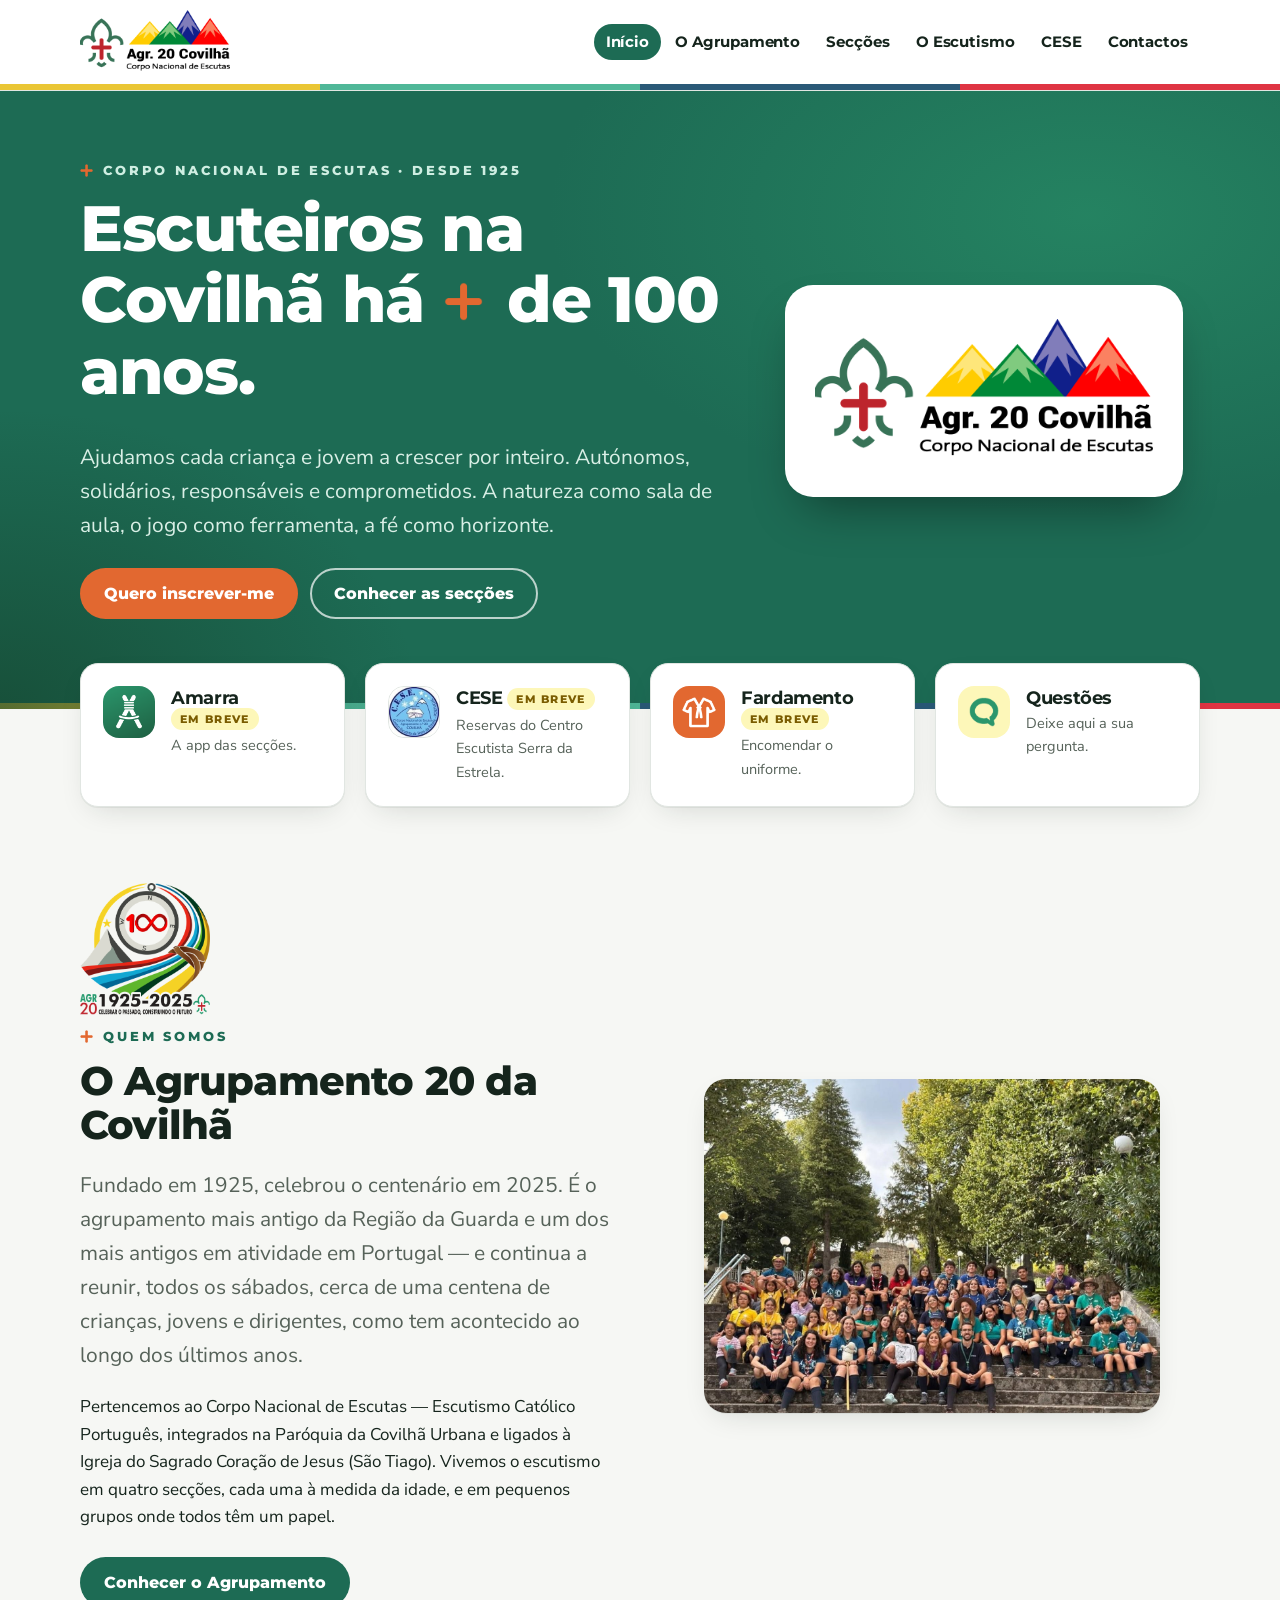
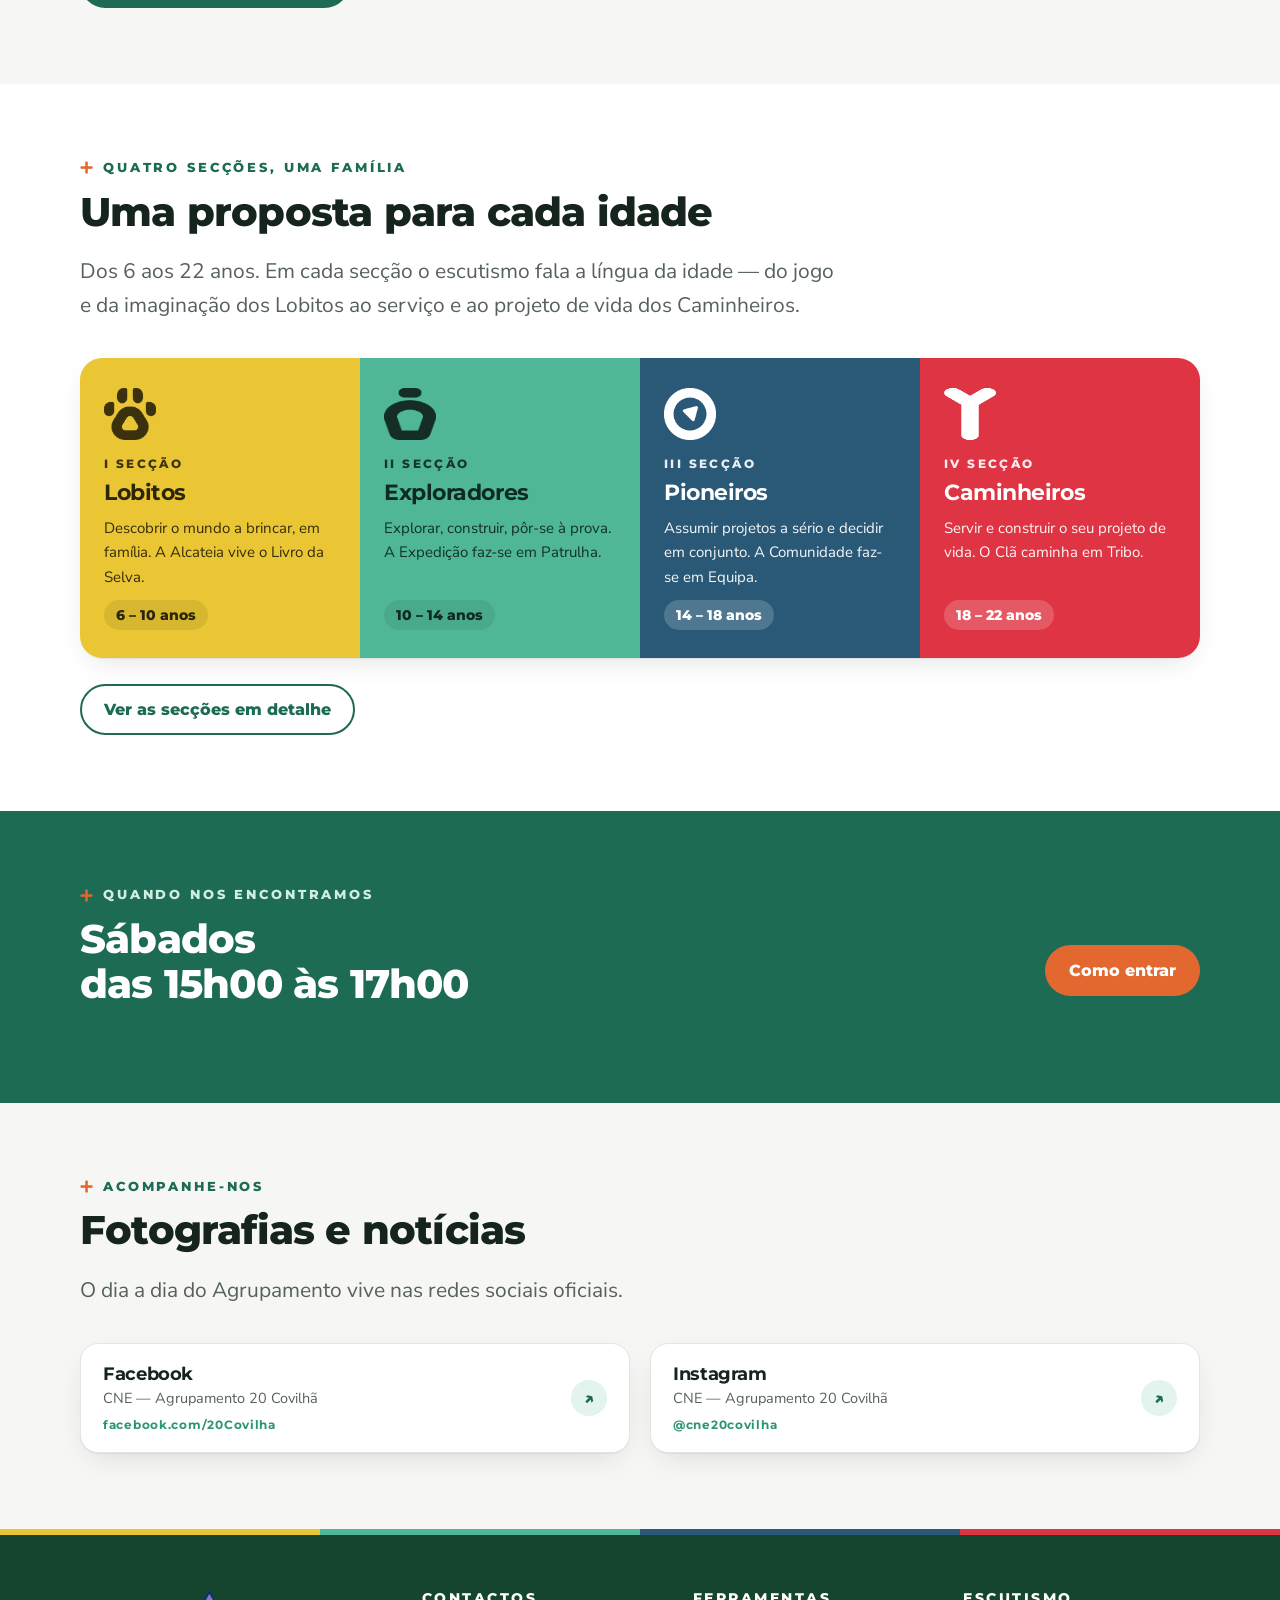
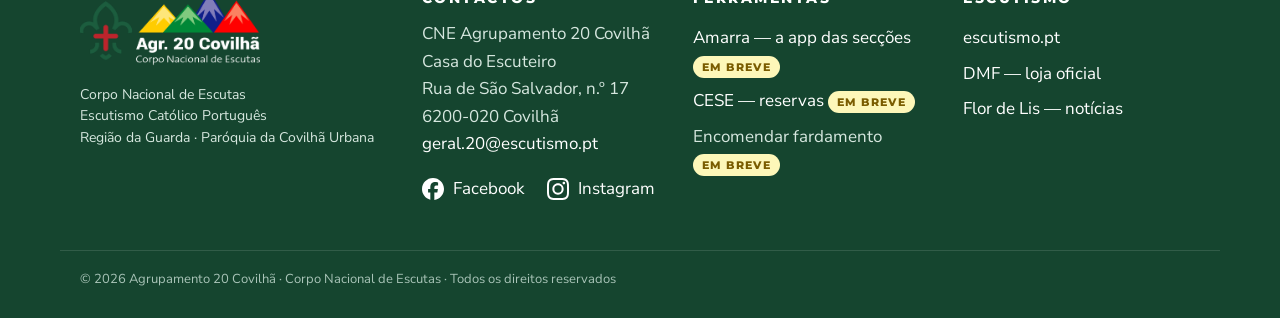
==== index.html @ f0c9abc2 "Site do Agrupamento 20 Covilhã · 2026-10-15" ====
<!doctype html>
<html lang="pt-PT"><head>
<meta charset="utf-8"><meta name="viewport" content="width=device-width,initial-scale=1">
<title>Agrupamento 20 Covilhã · Escuteiros da Covilhã</title>
<meta name="description" content="Agrupamento 20 Covilhã do Corpo Nacional de Escutas — desde 1925 a ajudar crianças e jovens a crescer por inteiro. Lobitos, Exploradores, Pioneiros e Caminheiros.">
<meta name="theme-color" content="#1D6B54">
<meta property="og:title" content="Agrupamento 20 Covilhã · Escuteiros da Covilhã"><meta property="og:description" content="Agrupamento 20 Covilhã do Corpo Nacional de Escutas — desde 1925 a ajudar crianças e jovens a crescer por inteiro. Lobitos, Exploradores, Pioneiros e Caminheiros.">
<meta property="og:image" content="https://ag20covilha.github.io/img/partilha.png"><meta property="og:locale" content="pt_PT">
<link rel="icon" type="image/png" href="img/icone.png"><link rel="apple-touch-icon" href="img/icone-180.png">
<link rel="preconnect" href="https://fonts.googleapis.com"><link rel="preconnect" href="https://fonts.gstatic.com" crossorigin>
<link rel="stylesheet" href="https://fonts.googleapis.com/css2?family=Montserrat:wght@600;700;800&family=Nunito+Sans:wght@400;600;700;800&display=swap">
<link rel="stylesheet" href="estilo.css?v=7d02e877">
</head><body class="p-index">

<a class="saltar" href="#conteudo">Saltar para o conteúdo</a>
<header class="topo">
  <div class="topo-in">
    <a class="marca" href="index.html" aria-label="Agrupamento 20 Covilhã — início">
      <img src="img/logo-agrupamento.png" alt="Agrupamento 20 Covilhã · Corpo Nacional de Escutas" width="170" height="73">
    </a>
    <button class="menu-bt" aria-expanded="false" aria-controls="menu" aria-label="Abrir o menu">
      <span></span><span></span><span></span></button>
    <nav id="menu" aria-label="Principal"><ul>
      <li><a href="index.html" aria-current="page">Início</a></li><li><a href="agrupamento.html">O Agrupamento</a></li><li><a href="seccoes.html">Secções</a></li><li><a href="escutismo.html">O Escutismo</a></li><li><a href="cese.html">CESE</a></li><li><a href="contactos.html">Contactos</a></li>
    </ul></nav>
  </div>
  <div class="risca" aria-hidden="true"><i></i><i></i><i></i><i></i></div>
</header>
<main id="conteudo">

<section class="heroi">
  <div class="dentro">
    <div>
      <p class="kicker claro">Corpo Nacional de Escutas · desde 1925</p>
      <h1>Escuteiros na Covilhã há <span class="mais" role="img" aria-label="mais"></span> de 100 anos.</h1>
      <p class="lead">Ajudamos cada criança e jovem a crescer por inteiro. Autónomos, solidários, responsáveis e comprometidos. A natureza como sala de aula, o jogo como ferramenta, a fé como horizonte.</p>
      <div class="bts">
        <a class="bt bt-laranja" href="contactos.html#inscricoes">Quero inscrever-me</a>
        <a class="bt bt-branco" href="seccoes.html">Conhecer as secções</a>
      </div>
    </div>
    <img class="emblema" src="img/logo-agrupamento.png" alt="Logótipo do Agrupamento 20 Covilhã — Corpo Nacional de Escutas" width="859" height="368">
  </div>
  <div class="risca" aria-hidden="true"><i></i><i></i><i></i><i></i></div>
</section>

<section class="dentro ferramentas" aria-label="Acesso rápido">
  <div class="grade g4">
    <a class="ferr" href="https://ag20covilha.github.io/amarra/">
      <span class="ic" style="background:none;overflow:hidden"><img src="img/amarra.png" alt="" style="width:52px;height:52px"></span>
      <span><h3>Amarra <span class="breve">em breve</span></h3><p>A app das secções.</p></span>
    </a>
    <a class="ferr" href="cese.html">
      <span class="ic" style="background:#fff;overflow:hidden;border:1px solid var(--linha)"><img src="img/cese.jpg" alt="" style="width:50px;height:50px"></span>
      <span><h3>CESE <span class="breve">em breve</span></h3><p>Reservas do Centro Escutista Serra da Estrela.</p></span>
    </a>

    <div class="ferr sem-link" aria-disabled="true">
      <span class="ic" style="background:none;overflow:hidden"><img src="img/fardamento.png" alt="" style="width:52px;height:52px"></span>
      <span><h3>Fardamento <span class="breve">em breve</span></h3><p>Encomendar o uniforme.</p></span>
    </div>

    <a class="ferr" href="contactos.html#questoes">
      <span class="ic creme"><img src="img/icones/fala-verde.png" alt=""></span>
      <span><h3>Questões</h3><p>Deixe aqui a sua pergunta.</p></span>
    </a>
  </div>
</section>

<section class="bloco">
  <div class="dentro duas">
    <div>
      <img src="img/centenario.png" alt="Insígnia do centenário do Agrupamento 20: 1925–2025, celebrar o passado, construindo o futuro" width="790" height="800" style="width:130px;height:auto;margin-bottom:14px">
      <p class="kicker">Quem somos</p>
      <h2>O Agrupamento 20 da Covilhã</h2>
      <p class="lead">Fundado em 1925, celebrou o centenário em 2025. É o agrupamento mais antigo da Região da Guarda e um dos mais antigos em atividade em Portugal — e continua a reunir, todos os sábados, cerca de uma centena de crianças, jovens e dirigentes, como tem acontecido ao longo dos últimos anos.</p>
      <p>Pertencemos ao Corpo Nacional de Escutas — Escutismo Católico Português, integrados na Paróquia da Covilhã Urbana e ligados à Igreja do Sagrado Coração de Jesus (São Tiago). Vivemos o escutismo em quatro secções, cada uma à medida da idade, e em pequenos grupos onde todos têm um papel.</p>
      <div class="bts"><a class="bt bt-verde" href="agrupamento.html">Conhecer o Agrupamento</a></div>
    </div>
    <figure class="foto"><img src="img/fotos/agrupamento-escadaria.jpg" alt="O Agrupamento 20 Covilhã reunido numa escadaria entre árvores: lobitos, exploradores, pioneiros, caminheiros e dirigentes" width="1350" height="990"></figure>
  </div>
</section>

<section class="bloco branco">
  <div class="dentro">
    <div class="cab">
      <p class="kicker">Quatro secções, uma família</p>
      <h2>Uma proposta para cada idade</h2>
      <p class="lead">Dos 6 aos 22 anos. Em cada secção o escutismo fala a língua da idade — do jogo e da imaginação dos Lobitos ao serviço e ao projeto de vida dos Caminheiros.</p>
    </div>
    <div class="seccoes">
      <div class="sec i"><img src="img/seccoes/lobitos-branco.png" alt="" style="filter:brightness(0) opacity(.75)"><span class="q">I Secção</span><h3>Lobitos</h3><p>Descobrir o mundo a brincar, em família. A Alcateia vive o Livro da Selva.</p><span class="idade">6 – 10 anos</span></div>
      <div class="sec ii"><img src="img/seccoes/exploradores-branco.png" alt="" style="filter:brightness(0) opacity(.75)"><span class="q">II Secção</span><h3>Exploradores</h3><p>Explorar, construir, pôr-se à prova. A Expedição faz-se em Patrulha.</p><span class="idade">10 – 14 anos</span></div>
      <div class="sec iii"><img src="img/seccoes/pioneiros-branco.png" alt=""><span class="q">III Secção</span><h3>Pioneiros</h3><p>Assumir projetos a sério e decidir em conjunto. A Comunidade faz-se em Equipa.</p><span class="idade">14 – 18 anos</span></div>
      <div class="sec iv"><img src="img/seccoes/caminheiros-branco.png" alt=""><span class="q">IV Secção</span><h3>Caminheiros</h3><p>Servir e construir o seu projeto de vida. O Clã caminha em Tribo.</p><span class="idade">18 – 22 anos</span></div>
    </div>
    <div class="bts"><a class="bt bt-contorno" href="seccoes.html">Ver as secções em detalhe</a></div>
  </div>
</section>

<section class="bloco verde">
  <div class="dentro duas">
    <div>
      <p class="kicker claro">Quando nos encontramos</p>
      <h2>Sábados<br>das 15h00 às 17h00</h2>
    </div>
    <div class="bts" style="justify-content:flex-end"><a class="bt bt-laranja" href="contactos.html#inscricoes">Como entrar</a></div>
  </div>
</section>

<section class="bloco">
  <div class="dentro">
    <div class="cab">
      <p class="kicker">Acompanhe-nos</p>
      <h2>Fotografias e notícias</h2>
      <p class="lead">O dia a dia do Agrupamento vive nas redes sociais oficiais.</p>
    </div>
    
    <div class="grade g2">
      <a class="ext" href="https://www.facebook.com/20Covilha/" rel="noopener" target="_blank"><span><h3>Facebook</h3><p>CNE — Agrupamento 20 Covilhã</p><small>facebook.com/20Covilha</small></span><span class="seta">↗</span></a>
      <a class="ext" href="https://www.instagram.com/cne20covilha/" rel="noopener" target="_blank"><span><h3>Instagram</h3><p>CNE — Agrupamento 20 Covilhã</p><small>@cne20covilha</small></span><span class="seta">↗</span></a>
    </div>
  </div>
</section>

</main>
<footer class="rodape">
  <div class="risca" aria-hidden="true"><i></i><i></i><i></i><i></i></div>
  <div class="rodape-in">
    <div class="rp-marca">
      <img src="img/logo-agrupamento-branco.png" alt="Agrupamento 20 Covilhã" width="190" height="82">
      <p>Corpo Nacional de Escutas<br>Escutismo Católico Português<br>Região da Guarda · Paróquia da Covilhã Urbana</p>
    </div>
    <div>
      <h2>Contactos</h2>
      <p>CNE Agrupamento 20 Covilhã<br>Casa do Escuteiro<br>Rua de São Salvador, n.º 17<br>6200-020 Covilhã<br><a href="mailto:geral.20@escutismo.pt">geral.20@escutismo.pt</a></p>
      <p class="redes">
        <a href="https://www.facebook.com/20Covilha/" rel="noopener" target="_blank"><svg viewBox="0 0 24 24" width="22" height="22" fill="currentColor" aria-hidden="true"><path d="M9.101 23.691v-7.98H6.627v-3.667h2.474v-1.58c0-4.085 1.848-5.978 5.858-5.978.401 0 .955.042 1.468.103a8.68 8.68 0 0 1 1.141.195v3.325a8.623 8.623 0 0 0-.653-.036 26.805 26.805 0 0 0-.733-.009c-.707 0-1.259.096-1.675.309a1.686 1.686 0 0 0-.679.622c-.258.42-.374.995-.374 1.752v1.297h3.919l-.386 2.103-.287 1.564h-3.246v8.245C19.396 23.238 24 18.179 24 12.044c0-6.627-5.373-12-12-12s-12 5.373-12 12c0 5.628 3.874 10.35 9.101 11.647Z"/></svg>Facebook</a>
        <a href="https://www.instagram.com/cne20covilha/" rel="noopener" target="_blank"><svg viewBox="0 0 24 24" width="22" height="22" fill="currentColor" aria-hidden="true"><path d="M7.0301.084c-1.2768.0602-2.1487.264-2.911.5634-.7888.3075-1.4575.72-2.1228 1.3877-.6652.6677-1.075 1.3368-1.3802 2.127-.2954.7638-.4956 1.6365-.552 2.914-.0564 1.2775-.0689 1.6882-.0626 4.947.0062 3.2586.0206 3.6671.0825 4.9473.061 1.2765.264 2.1482.5635 2.9107.308.7889.72 1.4573 1.388 2.1228.6679.6655 1.3365 1.0743 2.1285 1.38.7632.295 1.6361.4961 2.9134.552 1.2773.056 1.6884.069 4.9462.0627 3.2578-.0062 3.668-.0207 4.9478-.0814 1.28-.0607 2.147-.2652 2.9098-.5633.7889-.3086 1.4578-.72 2.1228-1.3881.665-.6682 1.0745-1.3378 1.3795-2.1284.2957-.7632.4966-1.636.552-2.9124.056-1.2809.0692-1.6898.063-4.948-.0063-3.2583-.021-3.6668-.0817-4.9465-.0607-1.2797-.264-2.1487-.5633-2.9117-.3084-.7889-.72-1.4568-1.3876-2.1228C21.2982 1.33 20.628.9208 19.8378.6165 19.074.321 18.2017.1197 16.9244.0645 15.6471.0093 15.236-.005 11.977.0014 8.718.0076 8.31.0215 7.0301.0839m.1402 21.6932c-1.17-.0509-1.8053-.2453-2.2287-.408-.5606-.216-.96-.4771-1.3819-.895-.422-.4178-.6811-.8186-.9-1.378-.1644-.4234-.3624-1.058-.4171-2.228-.0595-1.2645-.072-1.6442-.079-4.848-.007-3.2037.0053-3.583.0607-4.848.05-1.169.2456-1.805.408-2.2282.216-.5613.4762-.96.895-1.3816.4188-.4217.8184-.6814 1.3783-.9003.423-.1651 1.0575-.3614 2.227-.4171 1.2655-.06 1.6447-.072 4.848-.079 3.2033-.007 3.5835.005 4.8495.0608 1.169.0508 1.8053.2445 2.228.408.5608.216.96.4754 1.3816.895.4217.4194.6816.8176.9005 1.3787.1653.4217.3617 1.056.4169 2.2263.0602 1.2655.0739 1.645.0796 4.848.0058 3.203-.0055 3.5834-.061 4.848-.051 1.17-.245 1.8055-.408 2.2294-.216.5604-.4763.96-.8954 1.3814-.419.4215-.8181.6811-1.3783.9-.4224.1649-1.0577.3617-2.2262.4174-1.2656.0595-1.6448.072-4.8493.079-3.2045.007-3.5825-.006-4.848-.0608M16.953 5.5864A1.44 1.44 0 1 0 18.39 4.144a1.44 1.44 0 0 0-1.437 1.4424M5.8385 12.012c.0067 3.4032 2.7706 6.1557 6.173 6.1493 3.4026-.0065 6.157-2.7701 6.1506-6.1733-.0065-3.4032-2.771-6.1565-6.174-6.1498-3.403.0067-6.156 2.771-6.1496 6.1738M8 12.0077a4 4 0 1 1 4.008 3.9921A3.9996 3.9996 0 0 1 8 12.0077"/></svg>Instagram</a></p>
    </div>
    <div>
      <h2>Ferramentas</h2>
      <ul><li><a href="https://ag20covilha.github.io/amarra/">Amarra — a app das secções <span class="breve">em breve</span></a></li>
        <li><a href="cese.html">CESE — reservas <span class="breve">em breve</span></a></li>
        <li>Encomendar fardamento <span class="breve">em breve</span></li></ul>
    </div>
    <div>
      <h2>Escutismo</h2>
      <ul><li><a href="https://escutismo.pt/" rel="noopener" target="_blank">escutismo.pt</a></li>
        <li><a href="https://dmf.escutismo.pt/" rel="noopener" target="_blank">DMF — loja oficial</a></li>
        <li><a href="https://flordelis.escutismo.pt/" rel="noopener" target="_blank">Flor de Lis — notícias</a></li></ul>
    </div>
  </div>
  <p class="copy">© 2026 Agrupamento 20 Covilhã · Corpo Nacional de Escutas · Todos os direitos reservados</p>
</footer>
<script src="app.js" defer></script>
</body></html>
---- estilo.css ----
/* Agrupamento 20 Covilhã — o estilo do site.
   A identidade é a do Conselho de Pais e do Plano de Atividades 2026/2027:
   verde CNE, laranja nos botões, a risca das quatro secções, sobretítulos
   em versaletes espaçados com «+», Montserrat nos títulos e Nunito Sans no
   texto, e as quatro cores das secções. */
:root{
  --verde:#1D6B54; --verde-esc:#15452f; --verde-vivo:#2B966C; --verde-fundo:#E3F4EE;
  --laranja:#E26830; --laranja-esc:#b94f1d; --azul:#2A5977; --dourado:#7A5C00; --roxo:#6E3AA8; --noite:#1C1433;
  --creme:#FBF3D2; --creme-2:#FDF7B9; --tinta:#15241C; --suave:#566259; --tenue:#7d8a83;
  --fundo:#F6F7F4; --branco:#fff; --linha:#E1E6E2;
  --lobitos:#EAC634; --exploradores:#4FB798; --pioneiros:#2A5977; --caminheiros:#DF3443;
  --raio:18px; --sombra:0 1px 0 rgba(21,36,28,.06),0 10px 30px -12px rgba(21,36,28,.18);
  --larg:1160px;
}
*{box-sizing:border-box}
html{scroll-behavior:smooth}
body{margin:0;background:var(--fundo);color:var(--tinta);font:17px/1.62 "Nunito Sans",-apple-system,BlinkMacSystemFont,"Segoe UI",sans-serif;-webkit-font-smoothing:antialiased}
img{max-width:100%;height:auto;display:block}
a{color:var(--verde);text-underline-offset:3px}
a:hover{color:var(--verde-esc)}
h1,h2,h3,h4{font-family:Montserrat,sans-serif;letter-spacing:-.02em;line-height:1.12;margin:0 0 .5em;color:var(--tinta)}
h1{font-size:clamp(34px,6vw,64px);font-weight:800}
h2{font-size:clamp(26px,3.6vw,40px);font-weight:800}
h3{font-size:21px;font-weight:700}
p{margin:0 0 1em}
.saltar{position:absolute;left:-999px;top:8px;background:var(--laranja);color:#fff;padding:8px 14px;border-radius:999px;z-index:99}
.saltar:focus{left:12px}
.dentro{max-width:var(--larg);margin:0 auto;padding:0 20px}
.risca{display:flex;height:6px}
.risca i{flex:1}
.risca i:nth-child(1){background:var(--lobitos)}.risca i:nth-child(2){background:var(--exploradores)}
.risca i:nth-child(3){background:var(--pioneiros)}.risca i:nth-child(4){background:var(--caminheiros)}

/* ---- sobretítulo «+ …» ---- */
.kicker{font:800 13px/1.2 Montserrat,sans-serif;letter-spacing:.22em;text-transform:uppercase;color:var(--verde);margin:0 0 14px;display:flex;gap:10px;align-items:center}
.kicker:before{content:"";width:13px;height:13px;flex:none;background:url(img/icones/mais-laranja.png) center/contain no-repeat}
.kicker.claro{color:#cfeee2}
.lead{font-size:clamp(18px,2.2vw,21px);color:var(--suave);max-width:760px}

/* ---- cabeçalho ---- */
.topo{position:sticky;top:0;z-index:50;background:rgba(255,255,255,.96);backdrop-filter:saturate(1.4) blur(8px);border-bottom:1px solid var(--linha)}
.topo-in{max-width:var(--larg);margin:0 auto;padding:10px 20px;display:flex;align-items:center;gap:20px}
.marca img{width:150px;height:auto}
nav ul{list-style:none;margin:0;padding:0;display:flex;gap:2px;flex-wrap:wrap}
nav{margin-left:auto}
nav a{display:block;padding:9px 12px;border-radius:999px;font:700 14.5px Montserrat,sans-serif;color:var(--tinta);text-decoration:none;letter-spacing:-.005em}
nav a:hover{background:var(--verde-fundo);color:var(--verde-esc)}
nav a[aria-current=page]{background:var(--verde);color:#fff}
.menu-bt{display:none;margin-left:auto;width:46px;height:46px;border:1px solid var(--linha);background:#fff;border-radius:14px;cursor:pointer;flex-direction:column;justify-content:center;align-items:center;gap:5px}
.menu-bt span{display:block;width:20px;height:2px;background:var(--tinta);border-radius:2px}
@media (max-width:1060px){
  .menu-bt{display:flex}
  nav{position:absolute;left:0;right:0;top:100%;background:#fff;border-bottom:1px solid var(--linha);display:none;box-shadow:var(--sombra)}
  nav.aberto{display:block}
  nav ul{flex-direction:column;padding:10px 14px 16px}
  nav a{padding:12px 14px;font-size:16px}
}

/* ---- botões ---- */
.bt{display:inline-flex;align-items:center;gap:10px;padding:14px 22px;border-radius:999px;font:800 15.5px Montserrat,sans-serif;text-decoration:none;border:2px solid transparent;cursor:pointer;transition:transform .15s,background .15s}
.bt:hover{transform:translateY(-1px)}
.bt-laranja{background:var(--laranja);color:#fff}
.bt-laranja:hover{background:var(--laranja-esc);color:#fff}
.bt-branco{border-color:rgba(255,255,255,.7);color:#fff}
.bt-branco:hover{background:rgba(255,255,255,.12);color:#fff}
.bt-verde{background:var(--verde);color:#fff}
.bt-verde:hover{background:var(--verde-esc);color:#fff}
.bt-contorno{border-color:var(--verde);color:var(--verde)}
.bts{display:flex;gap:12px;flex-wrap:wrap;margin-top:26px}
.pilula{display:inline-block;background:var(--laranja);color:#fff;font:800 13px Montserrat,sans-serif;padding:6px 14px;border-radius:999px;letter-spacing:.01em}
.breve{display:inline-block;background:var(--creme-2);color:var(--dourado);font:800 11px Montserrat,sans-serif;letter-spacing:.12em;text-transform:uppercase;padding:4px 9px;border-radius:999px;vertical-align:middle}

/* ---- herói ---- */
.heroi{position:relative;overflow:hidden;background:var(--verde);color:#fff}
.heroi:before{content:"";position:absolute;inset:0;background:radial-gradient(900px 500px at 85% 20%,rgba(43,150,108,.55),transparent 60%),radial-gradient(700px 500px at 0% 100%,rgba(21,69,47,.7),transparent 60%)}
.heroi .dentro{position:relative;display:grid;grid-template-columns:1.2fr .8fr;gap:40px;align-items:center;padding-top:72px;padding-bottom:84px}
.heroi h1{color:#fff}
.heroi .lead{color:#d9efe6}
.heroi .emblema{justify-self:center;width:min(420px,92%);background:#fff;border-radius:28px;padding:34px 30px;box-shadow:0 24px 50px -18px rgba(0,0,0,.45)}

.heroi-sub .dentro{display:block;padding-top:60px;padding-bottom:64px}
@media (max-width:820px){.heroi .dentro{grid-template-columns:1fr}.heroi .emblema{width:220px;order:-1}}

/* ---- blocos ---- */
.bloco{padding:76px 0}
.bloco.branco{background:#fff}
.bloco.creme{background:var(--creme)}
.bloco.verde{background:var(--verde);color:#fff}
.bloco.verde h2,.bloco.verde h3{color:#fff}
.bloco.verde .lead{color:#d9efe6}
.cab{max-width:780px;margin-bottom:36px}
.grade{display:grid;gap:20px}
.g2{grid-template-columns:repeat(2,1fr)}.g3{grid-template-columns:repeat(3,1fr)}.g4{grid-template-columns:repeat(4,1fr)}
@media (max-width:960px){.g4{grid-template-columns:repeat(2,1fr)}.g3{grid-template-columns:1fr 1fr}}
@media (max-width:640px){.g2,.g3,.g4{grid-template-columns:1fr}}
.cartao{background:#fff;border:1px solid var(--linha);border-radius:var(--raio);padding:26px;box-shadow:var(--sombra)}
.cartao h3{margin-top:4px}
.cartao p:last-child{margin-bottom:0}
.duas{display:grid;grid-template-columns:1fr 1fr;gap:48px;align-items:center}
@media (max-width:860px){.duas{grid-template-columns:1fr;gap:28px}}
.foto{border-radius:22px;overflow:hidden;box-shadow:var(--sombra)}
.foto img{width:100%;height:100%;object-fit:cover}
.credito{font-size:12.5px;color:var(--tenue);margin-top:8px}

/* ---- acesso rápido: as ferramentas ---- */
.ferramentas{margin-top:-46px;position:relative;z-index:2}
.ferr{display:flex;gap:16px;align-items:flex-start;text-decoration:none;color:var(--tinta);background:#fff;border:1px solid var(--linha);border-radius:var(--raio);padding:22px;box-shadow:var(--sombra);transition:transform .15s,box-shadow .15s;height:100%}
.ferr:hover{transform:translateY(-3px);box-shadow:0 18px 40px -16px rgba(21,36,28,.35);color:var(--tinta)}
.ferr .ic{flex:none;width:52px;height:52px;border-radius:16px;display:grid;place-items:center;background:var(--verde);color:#fff}
.ferr .ic img{width:30px;height:30px}
.ferr .ic.laranja{background:var(--laranja)}.ferr .ic.azul{background:var(--azul)}.ferr .ic.creme{background:var(--creme-2)}
.ferr h3{font-size:18px;margin:2px 0 4px}
.ferr p{font-size:14.5px;color:var(--suave);margin:0}

/* ---- as quatro secções ---- */
.seccoes{display:grid;grid-template-columns:repeat(4,1fr);border-radius:22px;overflow:hidden;box-shadow:var(--sombra)}
.sec{padding:30px 24px 28px;color:#fff;display:flex;flex-direction:column;gap:6px;min-height:300px}
.sec img{width:52px;height:52px;margin-bottom:10px}
.sec .q{font:800 12px Montserrat,sans-serif;letter-spacing:.2em;text-transform:uppercase;opacity:.9}
.sec h3{color:inherit;font-size:22px;margin:4px 0}
.sec p{font-size:15px;margin:0;opacity:.95}
.sec .idade{margin-top:auto;font:800 14px Montserrat,sans-serif;background:rgba(255,255,255,.18);border-radius:999px;padding:6px 12px;align-self:flex-start}
.sec.i{background:var(--lobitos);color:#2c2508}.sec.i .idade{background:rgba(0,0,0,.08)}
.sec.ii{background:var(--exploradores);color:#0f2a21}.sec.ii .idade{background:rgba(0,0,0,.08)}
.sec.iii{background:var(--pioneiros)}.sec.iv{background:var(--caminheiros)}
@media (max-width:960px){.seccoes{grid-template-columns:1fr 1fr}}
@media (max-width:560px){.seccoes{grid-template-columns:1fr}.sec{min-height:0}}

/* ---- ícones em círculo creme (como nos diapositivos) ---- */
.circ{width:84px;height:84px;border-radius:50%;background:var(--creme-2);display:grid;place-items:center;margin-bottom:14px}
.circ img{width:46px;height:46px}
.etapas{display:grid;grid-template-columns:repeat(6,1fr);gap:14px;counter-reset:e}
.etapa{background:var(--creme-2);border-radius:16px;padding:18px 16px;position:relative}
.etapa:before{counter-increment:e;content:counter(e);position:absolute;top:-10px;left:14px;width:26px;height:26px;border-radius:50%;background:var(--laranja);color:#fff;font:800 13px/26px Montserrat;text-align:center}
.etapa h3{font-size:17px;margin:8px 0 4px}
.etapa p{font-size:14px;color:var(--suave);margin:0}
@media (max-width:960px){.etapas{grid-template-columns:repeat(3,1fr)}}
@media (max-width:560px){.etapas{grid-template-columns:1fr 1fr}}
.citacao{font:700 italic clamp(20px,2.6vw,26px)/1.4 "Nunito Sans",sans-serif;color:var(--verde);border-left:4px solid var(--laranja);padding:4px 0 4px 20px;margin:28px 0}

/* ---- calendário ---- */
.legenda{display:flex;flex-wrap:wrap;gap:8px 16px;font-size:14px;color:var(--suave);margin:0 0 22px}
.legenda span{display:inline-flex;align-items:center;gap:7px}
.legenda i{width:14px;height:14px;border-radius:4px;display:inline-block}
.meses{display:grid;grid-template-columns:repeat(3,1fr);gap:18px}
@media (max-width:960px){.meses{grid-template-columns:1fr 1fr}}
@media (max-width:600px){.meses{grid-template-columns:1fr}}
.mes{background:#fff;border:1px solid var(--linha);border-radius:var(--raio);padding:20px 20px 10px}
.mes h3{font-size:18px;border-bottom:2px solid var(--linha);padding-bottom:8px}
.mes ul{list-style:none;margin:0;padding:0}
.mes li{display:flex;gap:12px;align-items:flex-start;padding:8px 0;border-top:1px solid #f0f2ef;font-size:15px;line-height:1.35}
.mes li:first-child{border-top:0}
.dia{flex:none;min-width:54px;text-align:center;font:800 12.5px Montserrat,sans-serif;color:#fff;background:var(--laranja);border-radius:999px;padding:5px 8px}
.dia.reg{background:var(--roxo)}.dia.nac{background:#fff;color:var(--tinta);border:2px solid var(--tinta);padding:3px 6px}
.dia.int{background:var(--noite)}.dia.lob{background:var(--lobitos);color:#2c2508}.dia.exp{background:var(--exploradores);color:#0f2a21}
.dia.pio{background:var(--pioneiros)}.dia.cam{background:var(--caminheiros)}
.mes small{display:block;color:var(--tenue);font-size:12.5px}

/* ---- listas e tabelas ---- */
.lista-check{list-style:none;padding:0;margin:0}
.lista-check li{padding:8px 0 8px 32px;position:relative;border-top:1px solid var(--linha)}
.lista-check li:first-child{border-top:0}
.lista-check li:before{content:"";position:absolute;left:4px;top:15px;width:14px;height:8px;border-left:3px solid var(--verde-vivo);border-bottom:3px solid var(--verde-vivo);transform:rotate(-45deg)}
table.t{width:100%;border-collapse:collapse;background:#fff;border-radius:var(--raio);overflow:hidden;box-shadow:var(--sombra);font-size:15.5px}
table.t th{background:var(--verde);color:#fff;text-align:left;font:700 13px Montserrat;letter-spacing:.06em;text-transform:uppercase;padding:12px 16px}
table.t td{padding:12px 16px;border-top:1px solid var(--linha);vertical-align:top}
.aviso{background:var(--creme-2);border-radius:16px;padding:16px 20px;color:#4b3b00;font-size:15.5px}
.aviso b{color:#3a2d00}

/* ---- formulários ---- */
form.f{display:grid;gap:14px}
.f label{font:700 14px Montserrat;display:block;margin-bottom:6px}
.f input,.f select,.f textarea{width:100%;font:inherit;font-size:16px;padding:13px 15px;border:1.5px solid #cfd8d2;border-radius:14px;background:#fff;color:var(--tinta)}
.f input:focus,.f select:focus,.f textarea:focus{outline:3px solid rgba(43,150,108,.25);border-color:var(--verde-vivo)}
.f textarea{min-height:150px;resize:vertical}
.f .nota{font-size:13.5px;color:var(--tenue)}
.embutido{width:100%;min-height:900px;border:0;border-radius:var(--raio);background:#fff;box-shadow:var(--sombra)}

/* ---- rodapé ---- */
.rodape{background:var(--verde-esc);color:#d6e7df;margin-top:0}
.rodape-in{max-width:var(--larg);margin:0 auto;padding:56px 20px 30px;display:grid;grid-template-columns:1.3fr 1fr 1fr 1fr;gap:34px}
.rodape h2{font-size:14px;letter-spacing:.18em;text-transform:uppercase;color:#fff;margin-bottom:14px}
.rodape a{color:#fff;text-decoration:none}
.rodape a:hover{text-decoration:underline;color:#fff}
.rodape .redes{display:flex;flex-wrap:wrap;gap:10px 22px}
.rodape .redes a{display:inline-flex;align-items:center;gap:9px}
.rodape .redes svg{width:22px;height:22px;fill:currentColor;flex:none}
.rodape ul{list-style:none;margin:0;padding:0}
.rodape li{padding:4px 0}
.rp-marca img{width:180px;margin-bottom:16px}
.rp-marca p{font-size:14px;line-height:1.55}
.rodape .copy{max-width:var(--larg);margin:0 auto;padding:18px 20px 28px;border-top:1px solid rgba(255,255,255,.12);font-size:13px;color:#a9c4b8}
@media (max-width:860px){.rodape-in{grid-template-columns:1fr 1fr}}
@media (max-width:520px){.rodape-in{grid-template-columns:1fr}}

/* ---- galeria (src/img/fotos/agrupamento/) ---- */
.galeria{display:grid;grid-template-columns:repeat(4,1fr);gap:12px;margin:0 0 28px}
.galeria figure{margin:0;border-radius:16px;overflow:hidden;aspect-ratio:1;background:var(--linha)}
.galeria img{width:100%;height:100%;object-fit:cover;transition:transform .3s}
.galeria figure:hover img{transform:scale(1.04)}
@media (max-width:760px){.galeria{grid-template-columns:repeat(2,1fr)}}

/* ---- ligações externas: sem logótipos que não são os deles ---- */
.ext{display:flex;justify-content:space-between;align-items:center;gap:14px;text-decoration:none;color:var(--tinta);background:#fff;border:1px solid var(--linha);border-radius:var(--raio);padding:20px 22px;box-shadow:var(--sombra);transition:transform .15s}
.ext:hover{transform:translateY(-2px);color:var(--tinta)}
.ext h3{font-size:18px;margin:0 0 3px}.ext p{margin:0;font-size:14.5px;color:var(--suave)}
.ext .seta{flex:none;width:36px;height:36px;border-radius:50%;background:var(--verde-fundo);color:var(--verde);display:grid;place-items:center;font:800 17px Montserrat}
.ext small{display:block;font:700 12px Montserrat;letter-spacing:.06em;color:var(--verde-vivo);margin-top:6px}
.logo-parceiro{background:#fff;border-radius:22px;padding:28px;box-shadow:var(--sombra);display:grid;place-items:center}
.logo-parceiro img{max-width:340px;width:100%;height:auto}

/* um cartão de ferramenta que ainda não abre nada (ex.: o fardamento sem o link do formulário) */
.ferr.sem-link{cursor:default}
.ferr.sem-link:hover{transform:none;box-shadow:var(--sombra)}

/* a tabela de contactos no telemóvel: cada linha passa a bloco — nome, idades
   e o email por baixo — sem deslizar para o lado */
@media (max-width:640px){
  .t-contactos thead{display:none}
  .t-contactos,.t-contactos tbody,.t-contactos tr,.t-contactos td{display:block;width:100%}
  .t-contactos tr{padding:12px 16px;border-top:1px solid var(--linha)}
  .t-contactos tr:first-child{border-top:0}
  table.t.t-contactos td{border:0;padding:2px 0}
  .t-contactos td:empty{display:none}
  .t-contactos td:first-child{font-weight:800}
  .t-contactos td:nth-child(2){font-size:14px;color:var(--suave)}
  .t-contactos td:nth-child(2):before{content:"Idades: "}
  .t-contactos td:last-child a{word-break:break-all}
}

/* as seis áreas de desenvolvimento (FACEIS) */
.faceis .letra{display:grid;place-items:center;width:52px;height:52px;border-radius:16px;background:var(--verde);color:#fff;font:800 24px Montserrat;margin-bottom:12px}
.faceis .cartao:nth-child(even) .letra{background:var(--laranja)}
.faceis .def{font:700 13px Montserrat;letter-spacing:.14em;text-transform:uppercase;color:var(--verde-vivo);margin:-4px 0 8px}
.faceis .cartao p:last-child{font-size:15px;color:var(--suave)}
.ssa{grid-template-columns:1fr}
.ssa div{background:rgba(255,255,255,.1);border:1px solid rgba(255,255,255,.18);border-radius:16px;padding:14px 18px;display:flex;gap:14px;align-items:baseline}
.ssa b{font:800 22px Montserrat;color:#fff;min-width:72px}
.ssa span{color:#d9efe6;font-size:15.5px}
.faceis .ic-area{width:58px;height:auto;margin-bottom:12px}

/* o «+» da identidade do CNE, como nos sobretítulos */
.mais{display:inline-block;width:.62em;height:.62em;margin:0 .1em 0 .02em;vertical-align:.02em;background:url(img/icones/mais-laranja.png) center/contain no-repeat}
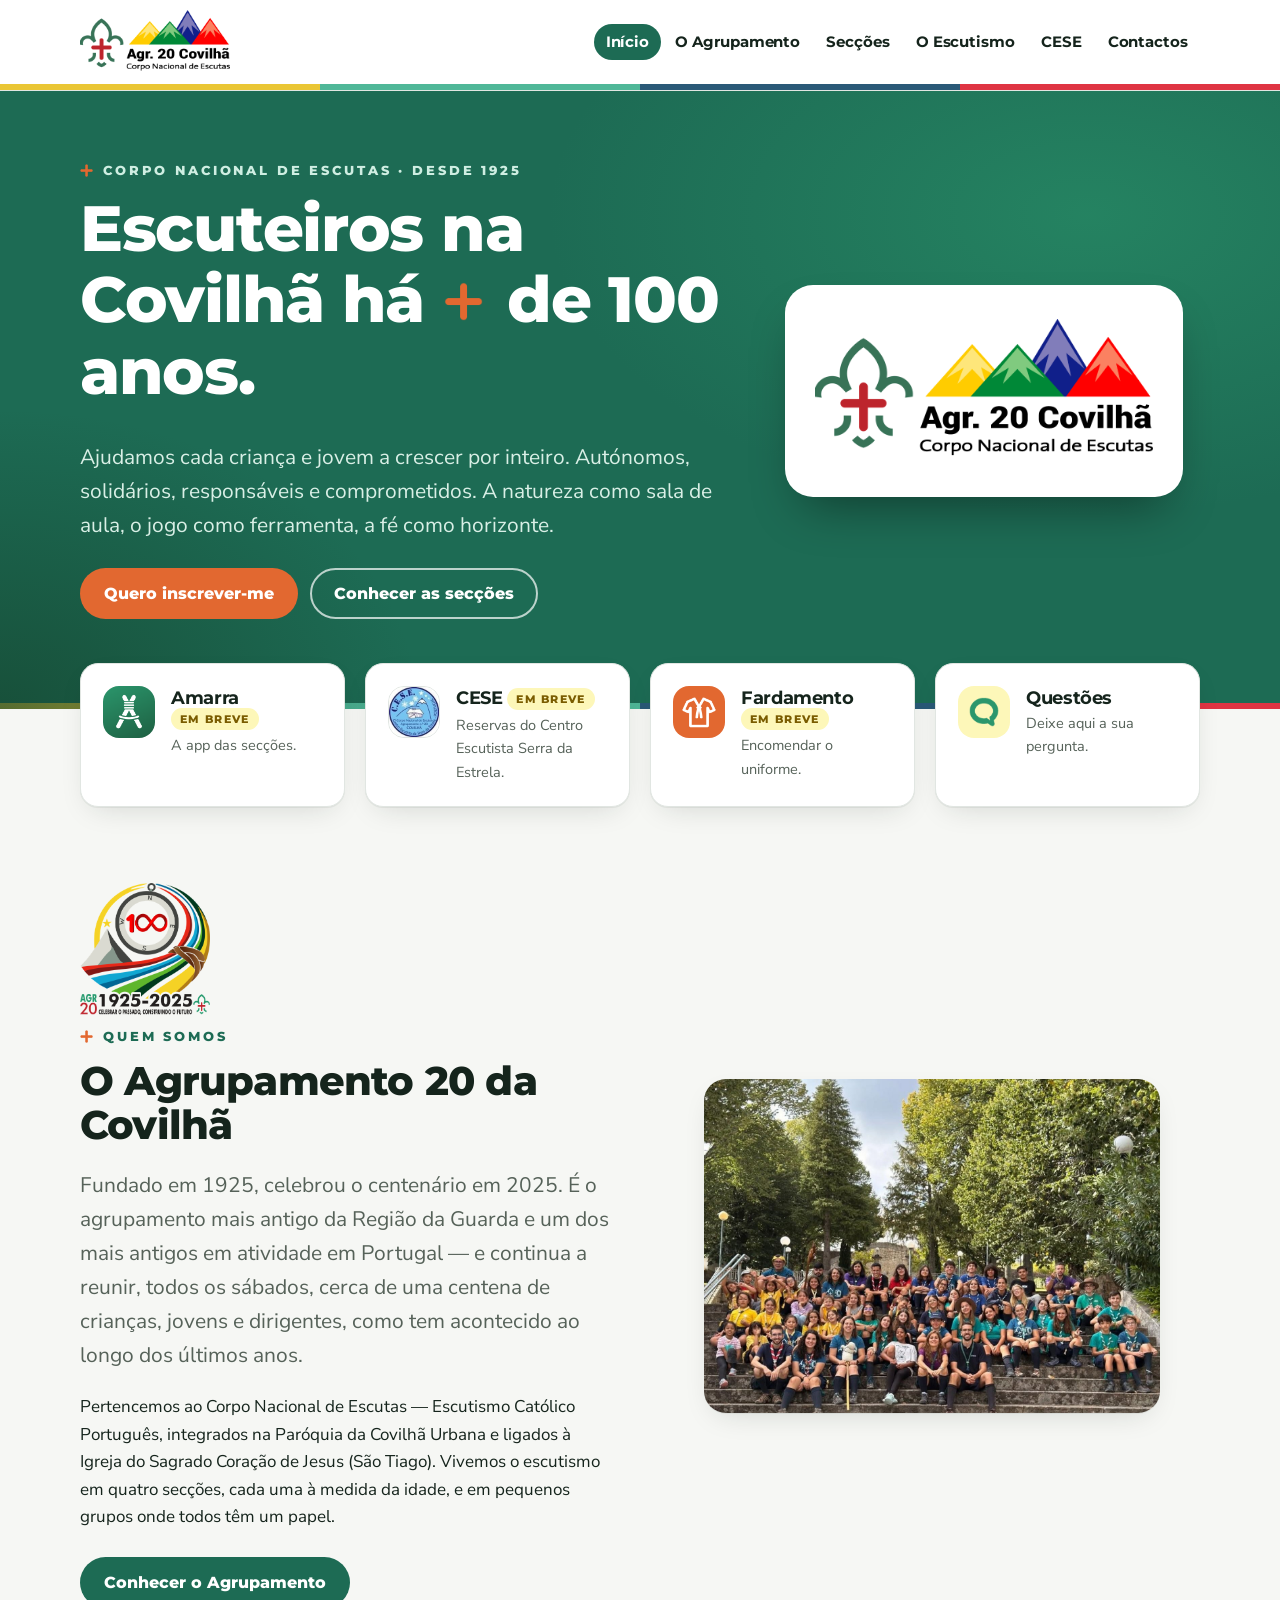
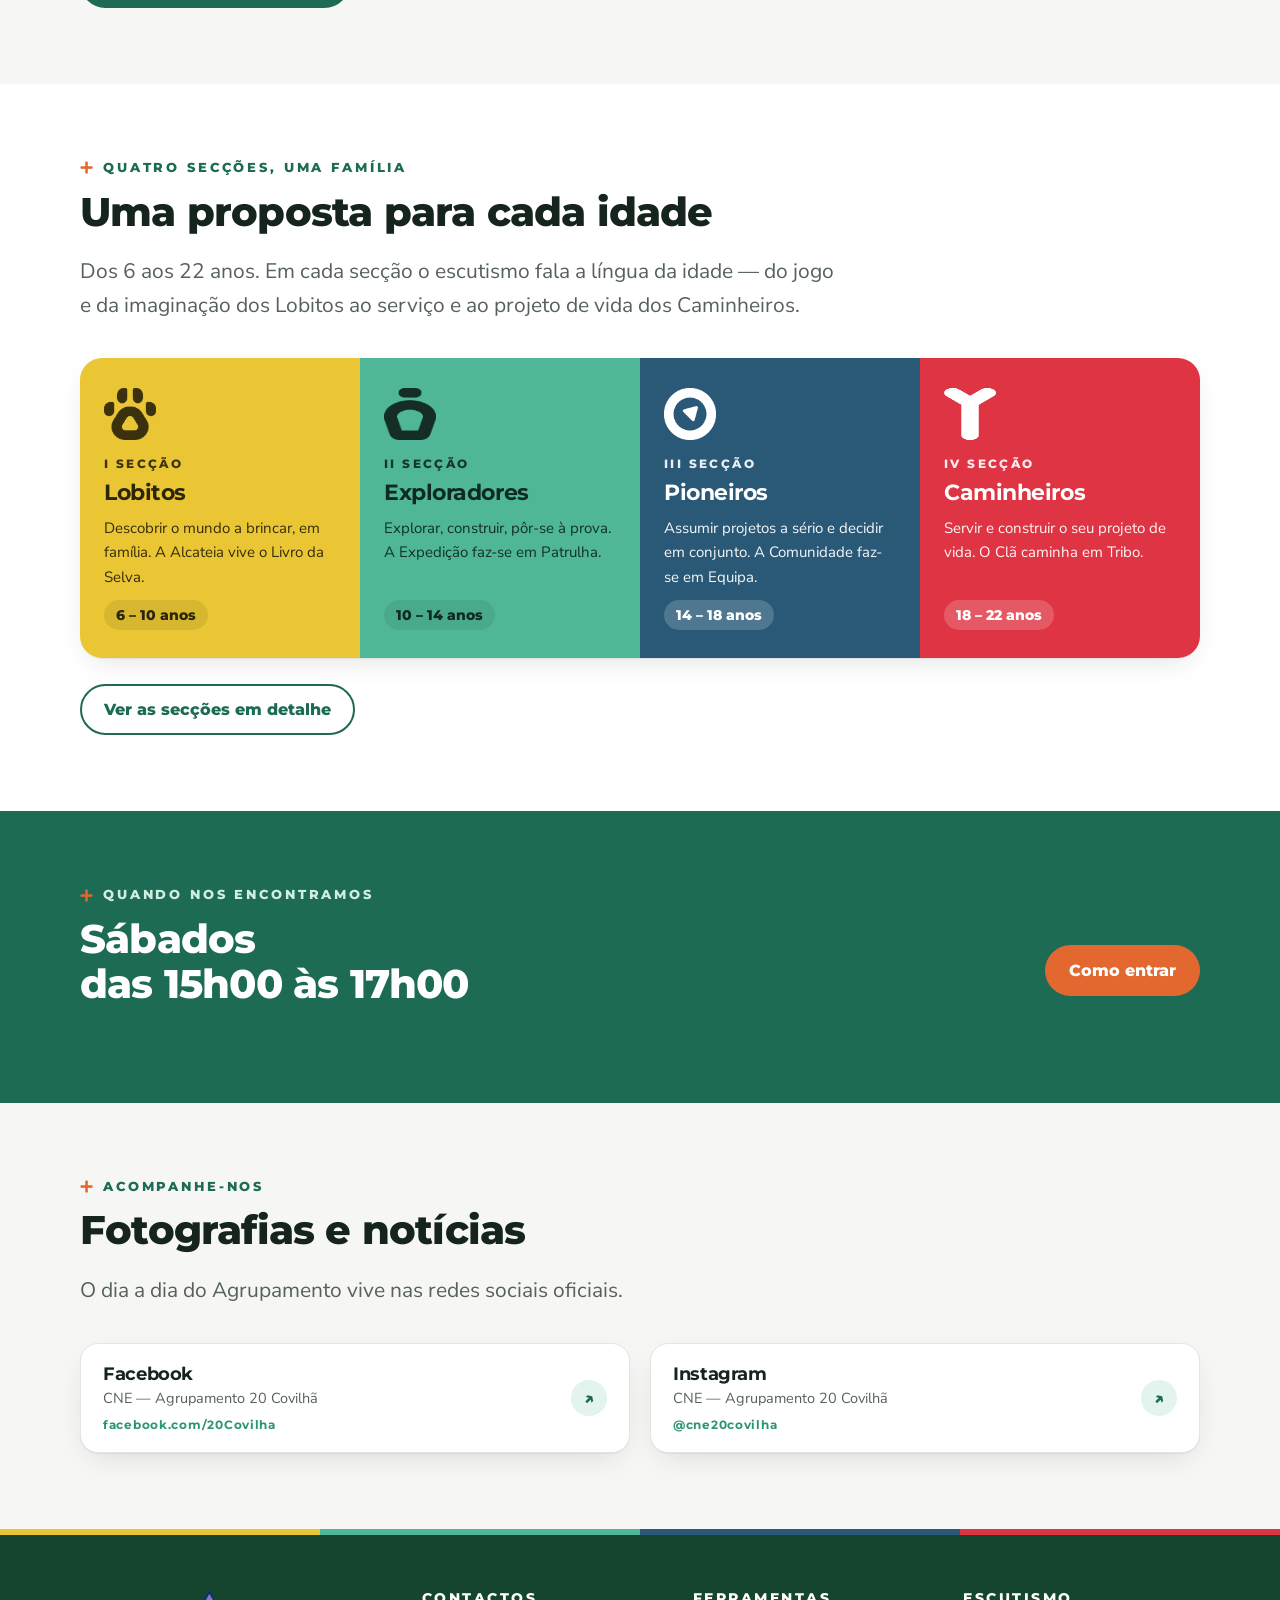
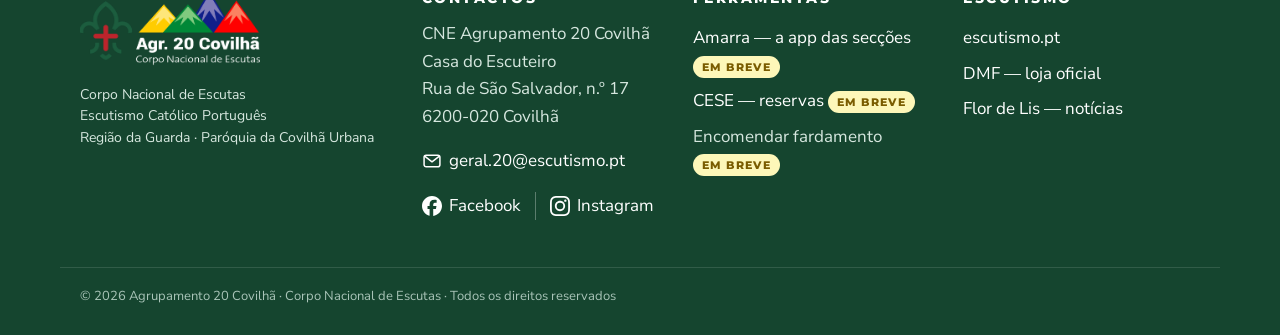
==== commit 68a3ed53: "Site do Agrupamento 20 Covilhã · 2026-10-15" ====
--- a/index.html
+++ b/index.html
@@ -9,7 +9,7 @@
 <link rel="icon" type="image/png" href="img/icone.png"><link rel="apple-touch-icon" href="img/icone-180.png">
 <link rel="preconnect" href="https://fonts.googleapis.com"><link rel="preconnect" href="https://fonts.gstatic.com" crossorigin>
 <link rel="stylesheet" href="https://fonts.googleapis.com/css2?family=Montserrat:wght@600;700;800&family=Nunito+Sans:wght@400;600;700;800&display=swap">
-<link rel="stylesheet" href="estilo.css?v=7d02e877">
+<link rel="stylesheet" href="estilo.css?v=ea4bbcf3">
 </head><body class="p-index">
 
 <a class="saltar" href="#conteudo">Saltar para o conteúdo</a>
@@ -133,7 +133,8 @@
     </div>
     <div>
       <h2>Contactos</h2>
-      <p>CNE Agrupamento 20 Covilhã<br>Casa do Escuteiro<br>Rua de São Salvador, n.º 17<br>6200-020 Covilhã<br><a href="mailto:geral.20@escutismo.pt">geral.20@escutismo.pt</a></p>
+      <p>CNE Agrupamento 20 Covilhã<br>Casa do Escuteiro<br>Rua de São Salvador, n.º 17<br>6200-020 Covilhã</p>
+      <p class="redes"><a href="mailto:geral.20@escutismo.pt"><svg viewBox="0 0 24 24" width="22" height="22" fill="none" stroke="currentColor" stroke-width="1.8" stroke-linecap="round" stroke-linejoin="round" aria-hidden="true"><rect x="2.5" y="5" width="19" height="14" rx="2.5"/><path d="M3.5 6.5 12 13l8.5-6.5"/></svg>geral.20@escutismo.pt</a></p>
       <p class="redes">
         <a href="https://www.facebook.com/20Covilha/" rel="noopener" target="_blank"><svg viewBox="0 0 24 24" width="22" height="22" fill="currentColor" aria-hidden="true"><path d="M9.101 23.691v-7.98H6.627v-3.667h2.474v-1.58c0-4.085 1.848-5.978 5.858-5.978.401 0 .955.042 1.468.103a8.68 8.68 0 0 1 1.141.195v3.325a8.623 8.623 0 0 0-.653-.036 26.805 26.805 0 0 0-.733-.009c-.707 0-1.259.096-1.675.309a1.686 1.686 0 0 0-.679.622c-.258.42-.374.995-.374 1.752v1.297h3.919l-.386 2.103-.287 1.564h-3.246v8.245C19.396 23.238 24 18.179 24 12.044c0-6.627-5.373-12-12-12s-12 5.373-12 12c0 5.628 3.874 10.35 9.101 11.647Z"/></svg>Facebook</a>
         <a href="https://www.instagram.com/cne20covilha/" rel="noopener" target="_blank"><svg viewBox="0 0 24 24" width="22" height="22" fill="currentColor" aria-hidden="true"><path d="M7.0301.084c-1.2768.0602-2.1487.264-2.911.5634-.7888.3075-1.4575.72-2.1228 1.3877-.6652.6677-1.075 1.3368-1.3802 2.127-.2954.7638-.4956 1.6365-.552 2.914-.0564 1.2775-.0689 1.6882-.0626 4.947.0062 3.2586.0206 3.6671.0825 4.9473.061 1.2765.264 2.1482.5635 2.9107.308.7889.72 1.4573 1.388 2.1228.6679.6655 1.3365 1.0743 2.1285 1.38.7632.295 1.6361.4961 2.9134.552 1.2773.056 1.6884.069 4.9462.0627 3.2578-.0062 3.668-.0207 4.9478-.0814 1.28-.0607 2.147-.2652 2.9098-.5633.7889-.3086 1.4578-.72 2.1228-1.3881.665-.6682 1.0745-1.3378 1.3795-2.1284.2957-.7632.4966-1.636.552-2.9124.056-1.2809.0692-1.6898.063-4.948-.0063-3.2583-.021-3.6668-.0817-4.9465-.0607-1.2797-.264-2.1487-.5633-2.9117-.3084-.7889-.72-1.4568-1.3876-2.1228C21.2982 1.33 20.628.9208 19.8378.6165 19.074.321 18.2017.1197 16.9244.0645 15.6471.0093 15.236-.005 11.977.0014 8.718.0076 8.31.0215 7.0301.0839m.1402 21.6932c-1.17-.0509-1.8053-.2453-2.2287-.408-.5606-.216-.96-.4771-1.3819-.895-.422-.4178-.6811-.8186-.9-1.378-.1644-.4234-.3624-1.058-.4171-2.228-.0595-1.2645-.072-1.6442-.079-4.848-.007-3.2037.0053-3.583.0607-4.848.05-1.169.2456-1.805.408-2.2282.216-.5613.4762-.96.895-1.3816.4188-.4217.8184-.6814 1.3783-.9003.423-.1651 1.0575-.3614 2.227-.4171 1.2655-.06 1.6447-.072 4.848-.079 3.2033-.007 3.5835.005 4.8495.0608 1.169.0508 1.8053.2445 2.228.408.5608.216.96.4754 1.3816.895.4217.4194.6816.8176.9005 1.3787.1653.4217.3617 1.056.4169 2.2263.0602 1.2655.0739 1.645.0796 4.848.0058 3.203-.0055 3.5834-.061 4.848-.051 1.17-.245 1.8055-.408 2.2294-.216.5604-.4763.96-.8954 1.3814-.419.4215-.8181.6811-1.3783.9-.4224.1649-1.0577.3617-2.2262.4174-1.2656.0595-1.6448.072-4.8493.079-3.2045.007-3.5825-.006-4.848-.0608M16.953 5.5864A1.44 1.44 0 1 0 18.39 4.144a1.44 1.44 0 0 0-1.437 1.4424M5.8385 12.012c.0067 3.4032 2.7706 6.1557 6.173 6.1493 3.4026-.0065 6.157-2.7701 6.1506-6.1733-.0065-3.4032-2.771-6.1565-6.174-6.1498-3.403.0067-6.156 2.771-6.1496 6.1738M8 12.0077a4 4 0 1 1 4.008 3.9921A3.9996 3.9996 0 0 1 8 12.0077"/></svg>Instagram</a></p>
--- a/estilo.css
+++ b/estilo.css
@@ -182,9 +182,11 @@
 .rodape h2{font-size:14px;letter-spacing:.18em;text-transform:uppercase;color:#fff;margin-bottom:14px}
 .rodape a{color:#fff;text-decoration:none}
 .rodape a:hover{text-decoration:underline;color:#fff}
-.rodape .redes{display:flex;flex-wrap:wrap;gap:10px 22px}
-.rodape .redes a{display:inline-flex;align-items:center;gap:9px}
-.rodape .redes svg{width:22px;height:22px;fill:currentColor;flex:none}
+.rodape .redes{display:flex;flex-wrap:nowrap;gap:14px;white-space:nowrap}
+.rodape .redes a{display:inline-flex;align-items:center;gap:7px}
+.rodape .redes svg{width:20px;height:20px;flex:none}
+.rodape .redes svg[fill="currentColor"]{fill:currentColor}
+.rodape .redes a+a{border-left:1px solid rgba(255,255,255,.3);padding-left:14px}
 .rodape ul{list-style:none;margin:0;padding:0}
 .rodape li{padding:4px 0}
 .rp-marca img{width:180px;margin-bottom:16px}
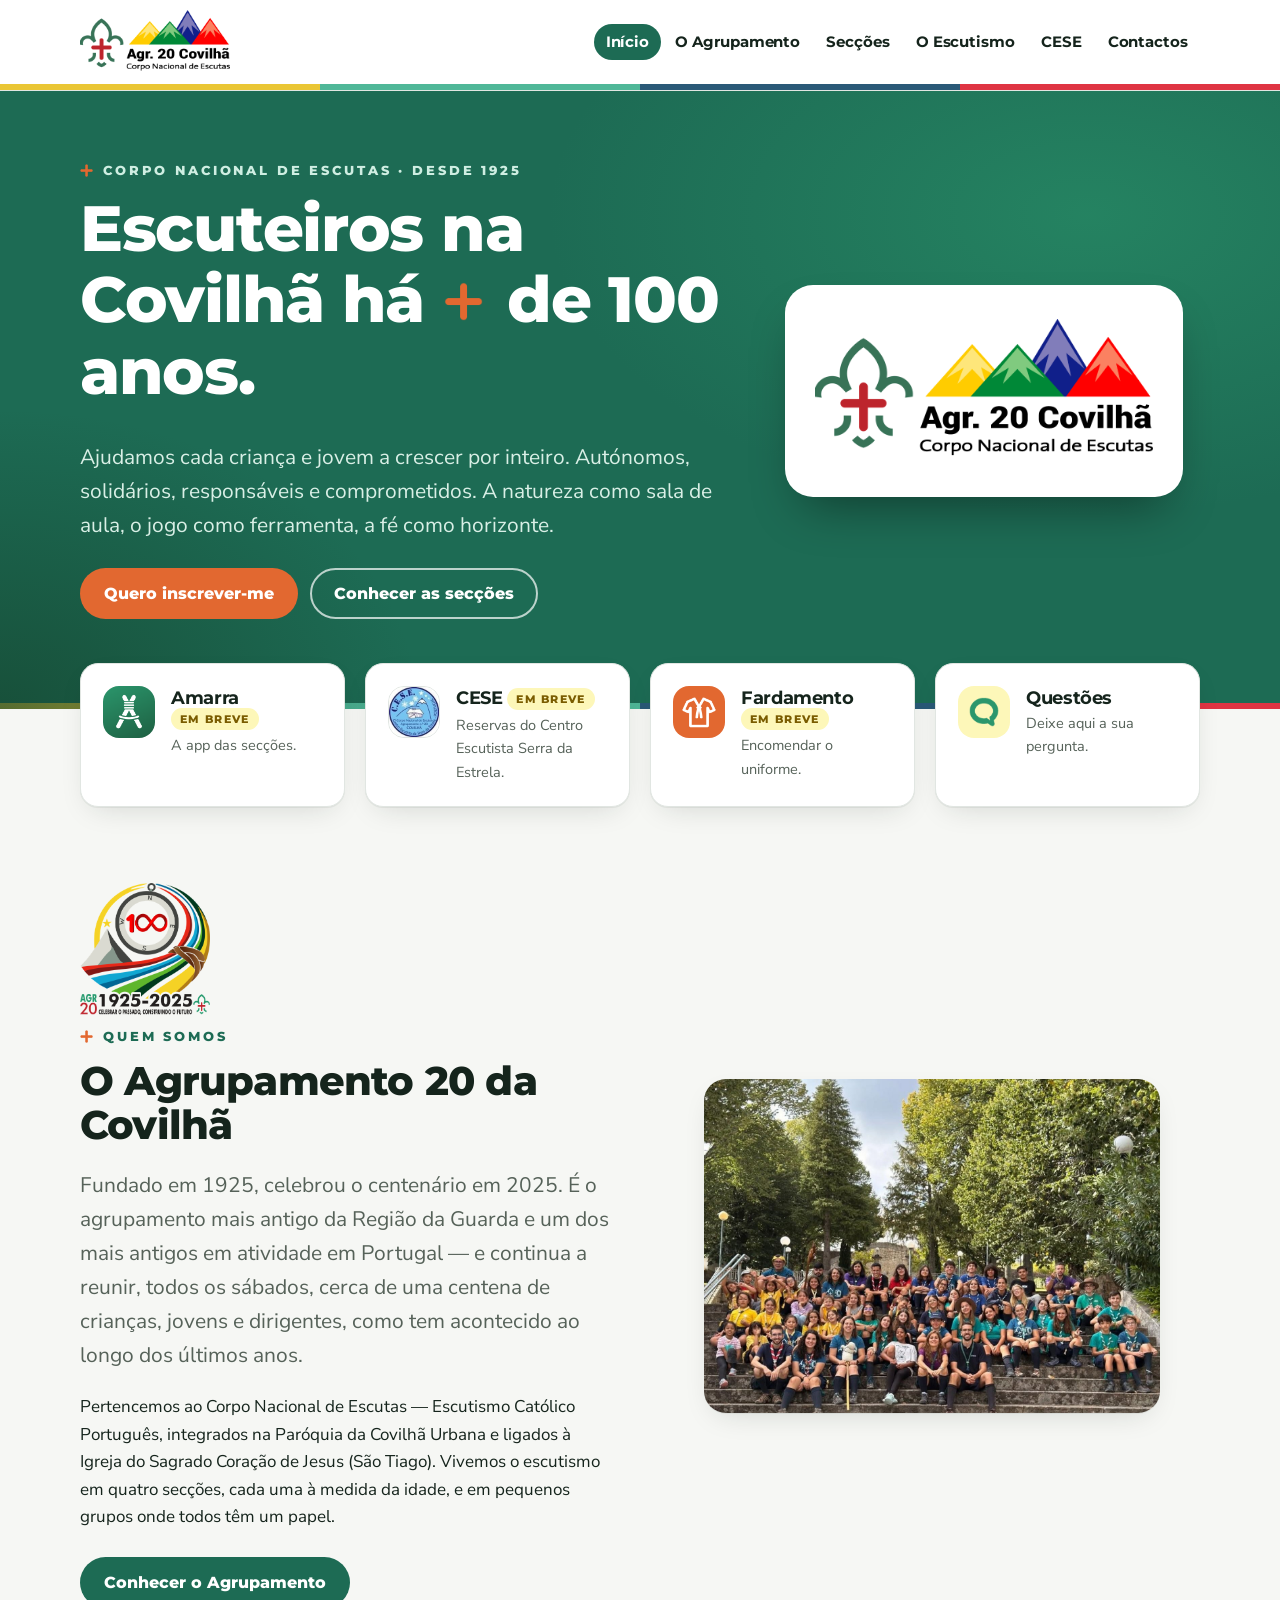
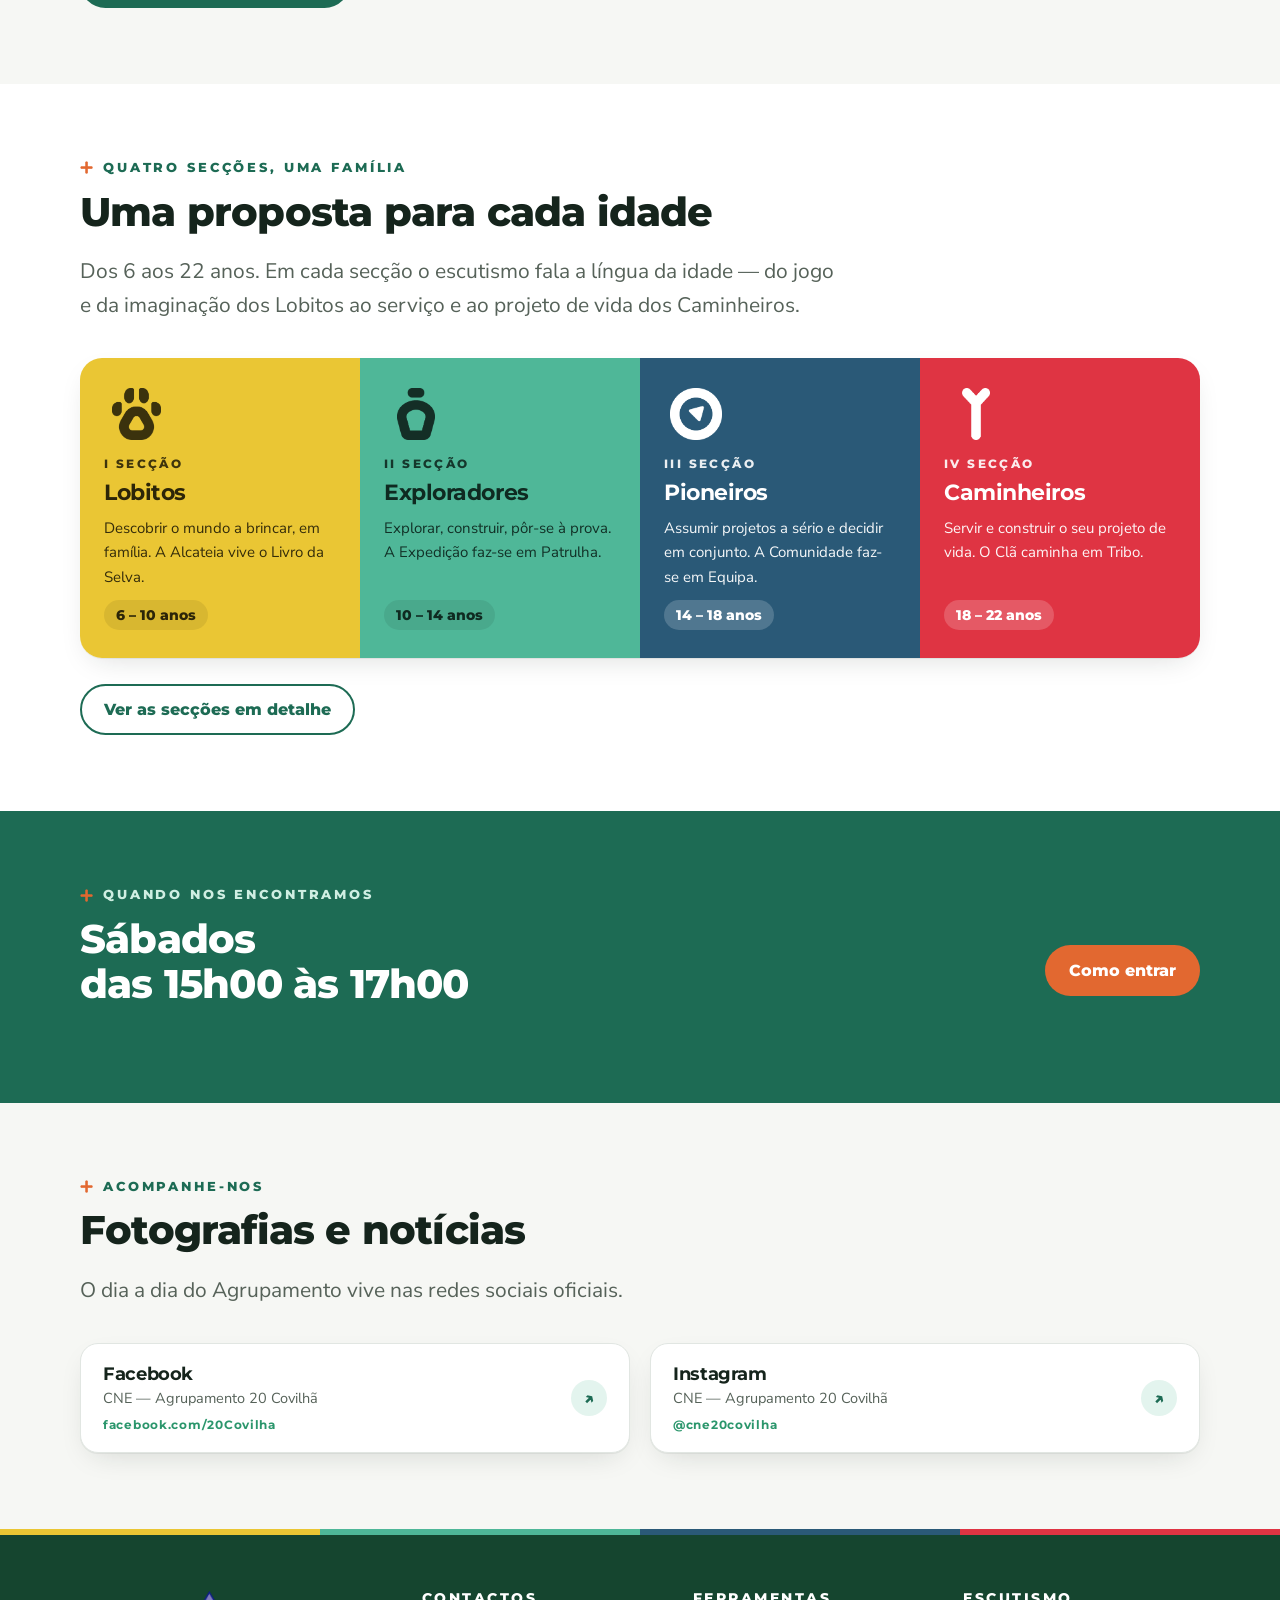
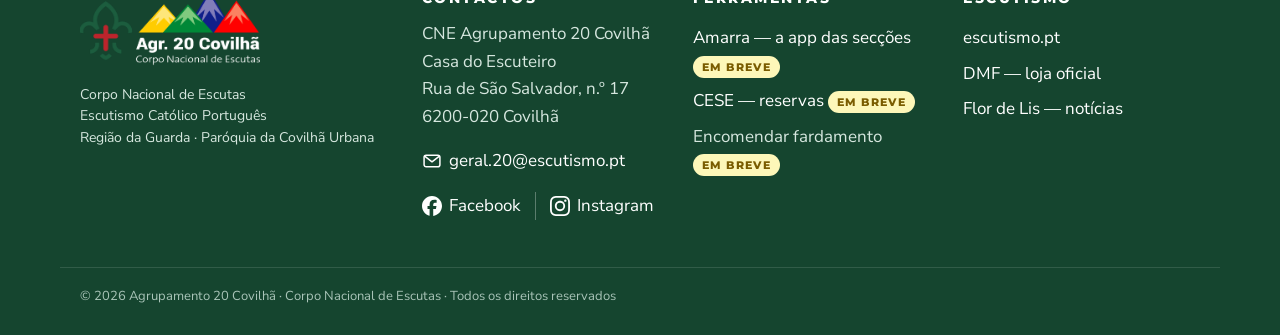
==== commit 83b84959: "Site do Agrupamento 20 Covilhã · 2026-10-15" ====
--- a/index.html
+++ b/index.html
@@ -9,7 +9,7 @@
 <link rel="icon" type="image/png" href="img/icone.png"><link rel="apple-touch-icon" href="img/icone-180.png">
 <link rel="preconnect" href="https://fonts.googleapis.com"><link rel="preconnect" href="https://fonts.gstatic.com" crossorigin>
 <link rel="stylesheet" href="https://fonts.googleapis.com/css2?family=Montserrat:wght@600;700;800&family=Nunito+Sans:wght@400;600;700;800&display=swap">
-<link rel="stylesheet" href="estilo.css?v=ea4bbcf3">
+<link rel="stylesheet" href="estilo.css?v=512aabb0">
 </head><body class="p-index">
 
 <a class="saltar" href="#conteudo">Saltar para o conteúdo</a>
@@ -48,7 +48,7 @@
   <div class="grade g4">
     <a class="ferr" href="https://ag20covilha.github.io/amarra/">
       <span class="ic" style="background:none;overflow:hidden"><img src="img/amarra.png" alt="" style="width:52px;height:52px"></span>
-      <span><h3>Amarra <span class="breve">em breve</span></h3><p>A app das secções.</p></span>
+      <span><h3>Amarra <span class="breve" data-amarra-breve>em breve</span></h3><p>A app das secções.</p></span>
     </a>
     <a class="ferr" href="cese.html">
       <span class="ic" style="background:#fff;overflow:hidden;border:1px solid var(--linha)"><img src="img/cese.jpg" alt="" style="width:50px;height:50px"></span>
@@ -141,7 +141,7 @@
     </div>
     <div>
       <h2>Ferramentas</h2>
-      <ul><li><a href="https://ag20covilha.github.io/amarra/">Amarra — a app das secções <span class="breve">em breve</span></a></li>
+      <ul><li><a href="https://ag20covilha.github.io/amarra/">Amarra — a app das secções <span class="breve" data-amarra-breve>em breve</span></a></li>
         <li><a href="cese.html">CESE — reservas <span class="breve">em breve</span></a></li>
         <li>Encomendar fardamento <span class="breve">em breve</span></li></ul>
     </div>
@@ -155,4 +155,9 @@
   <p class="copy">© 2026 Agrupamento 20 Covilhã · Corpo Nacional de Escutas · Todos os direitos reservados</p>
 </footer>
 <script src="app.js" defer></script>
+<!-- A Amarra deixa de estar «em breve» quando o Chefe de Unidade de uma secção a
+     abre a todos. Quem sabe é a própria app: o estado.js vem do site da Amarra
+     (ag20covilha.github.io/amarra, gerado no repositório dela) e pergunta-lhe.
+     Sem resposta, fica «em breve». -->
+<script src="https://ag20covilha.github.io/amarra/estado.js" async onload="if(window.AmarraEstado)AmarraEstado.alguma(function(a){if(a===true)document.querySelectorAll('[data-amarra-breve]').forEach(function(e){e.remove()})})"></script>
 </body></html>
--- a/estilo.css
+++ b/estilo.css
@@ -115,7 +115,7 @@
 /* ---- as quatro secções ---- */
 .seccoes{display:grid;grid-template-columns:repeat(4,1fr);border-radius:22px;overflow:hidden;box-shadow:var(--sombra)}
 .sec{padding:30px 24px 28px;color:#fff;display:flex;flex-direction:column;gap:6px;min-height:300px}
-.sec img{width:52px;height:52px;margin-bottom:10px}
+.sec img{height:52px;width:auto;max-width:64px;object-fit:contain;margin-bottom:10px}
 .sec .q{font:800 12px Montserrat,sans-serif;letter-spacing:.2em;text-transform:uppercase;opacity:.9}
 .sec h3{color:inherit;font-size:22px;margin:4px 0}
 .sec p{font-size:15px;margin:0;opacity:.95}
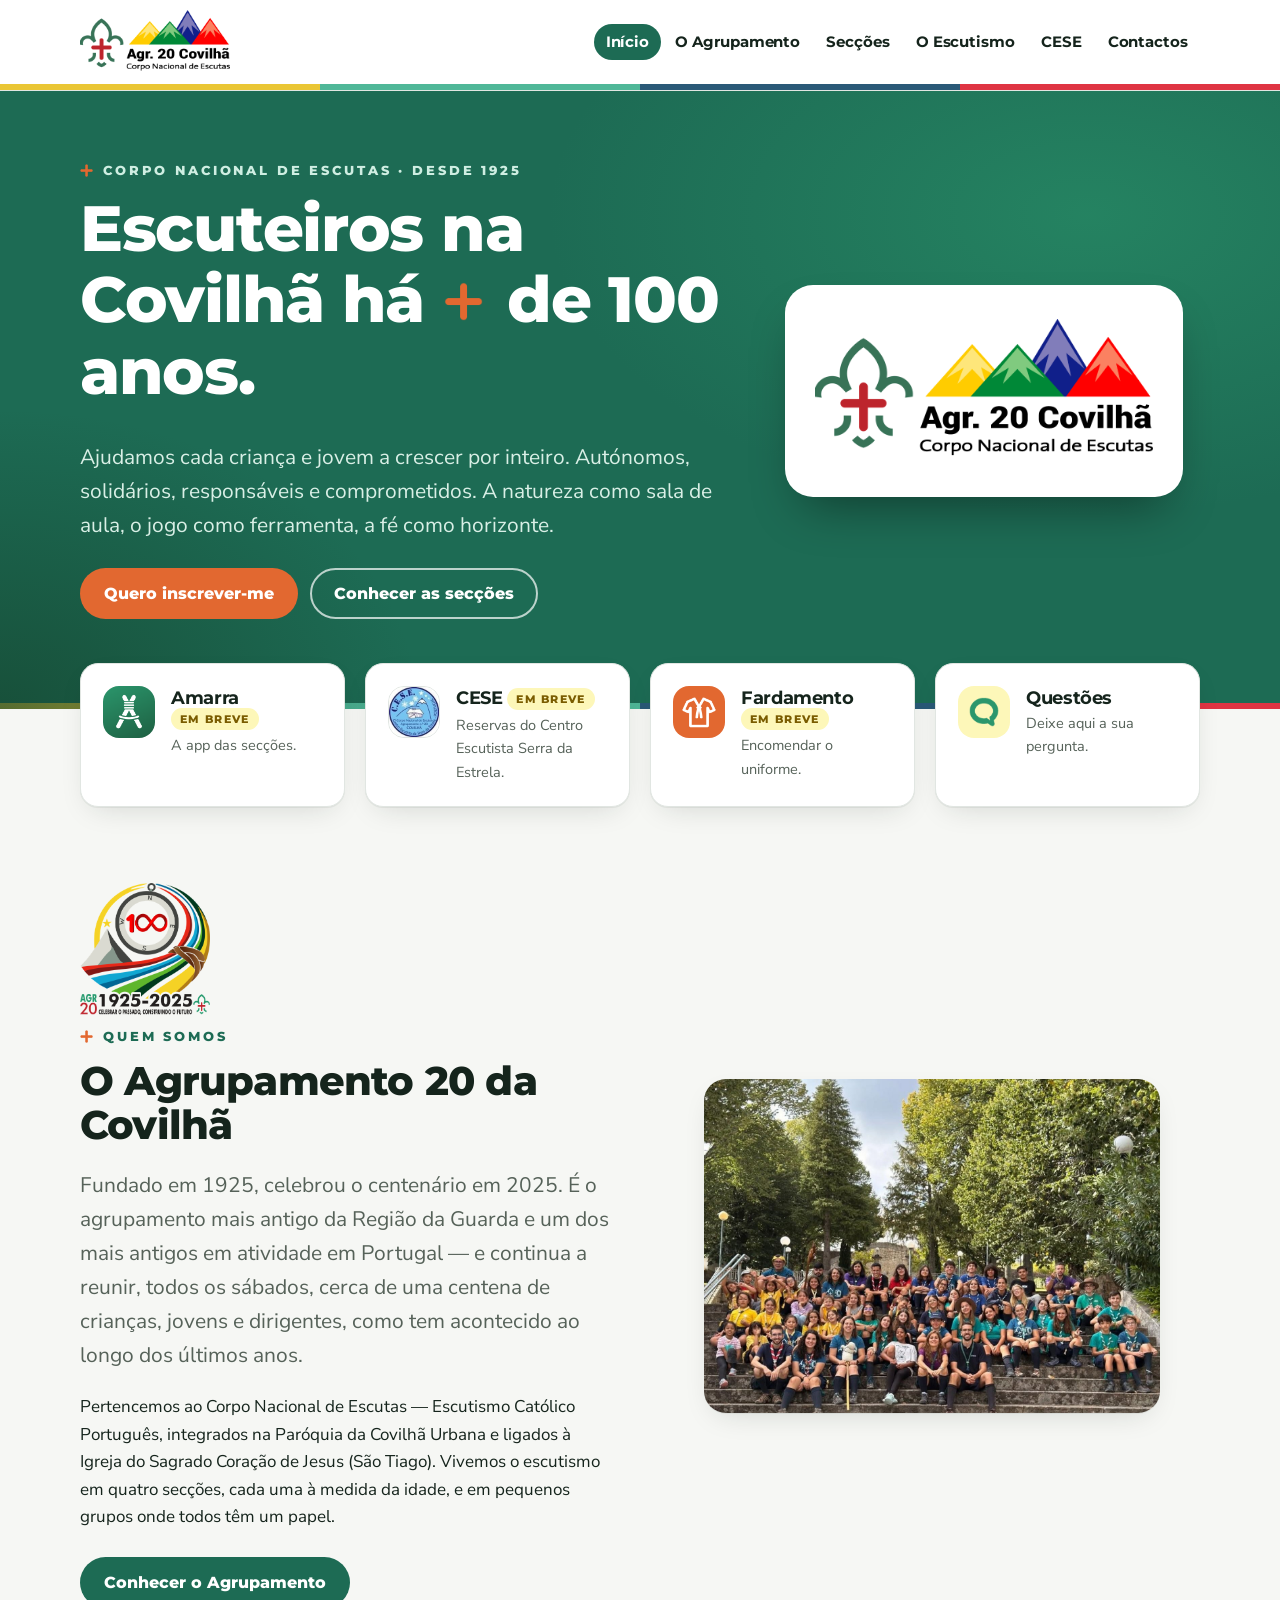
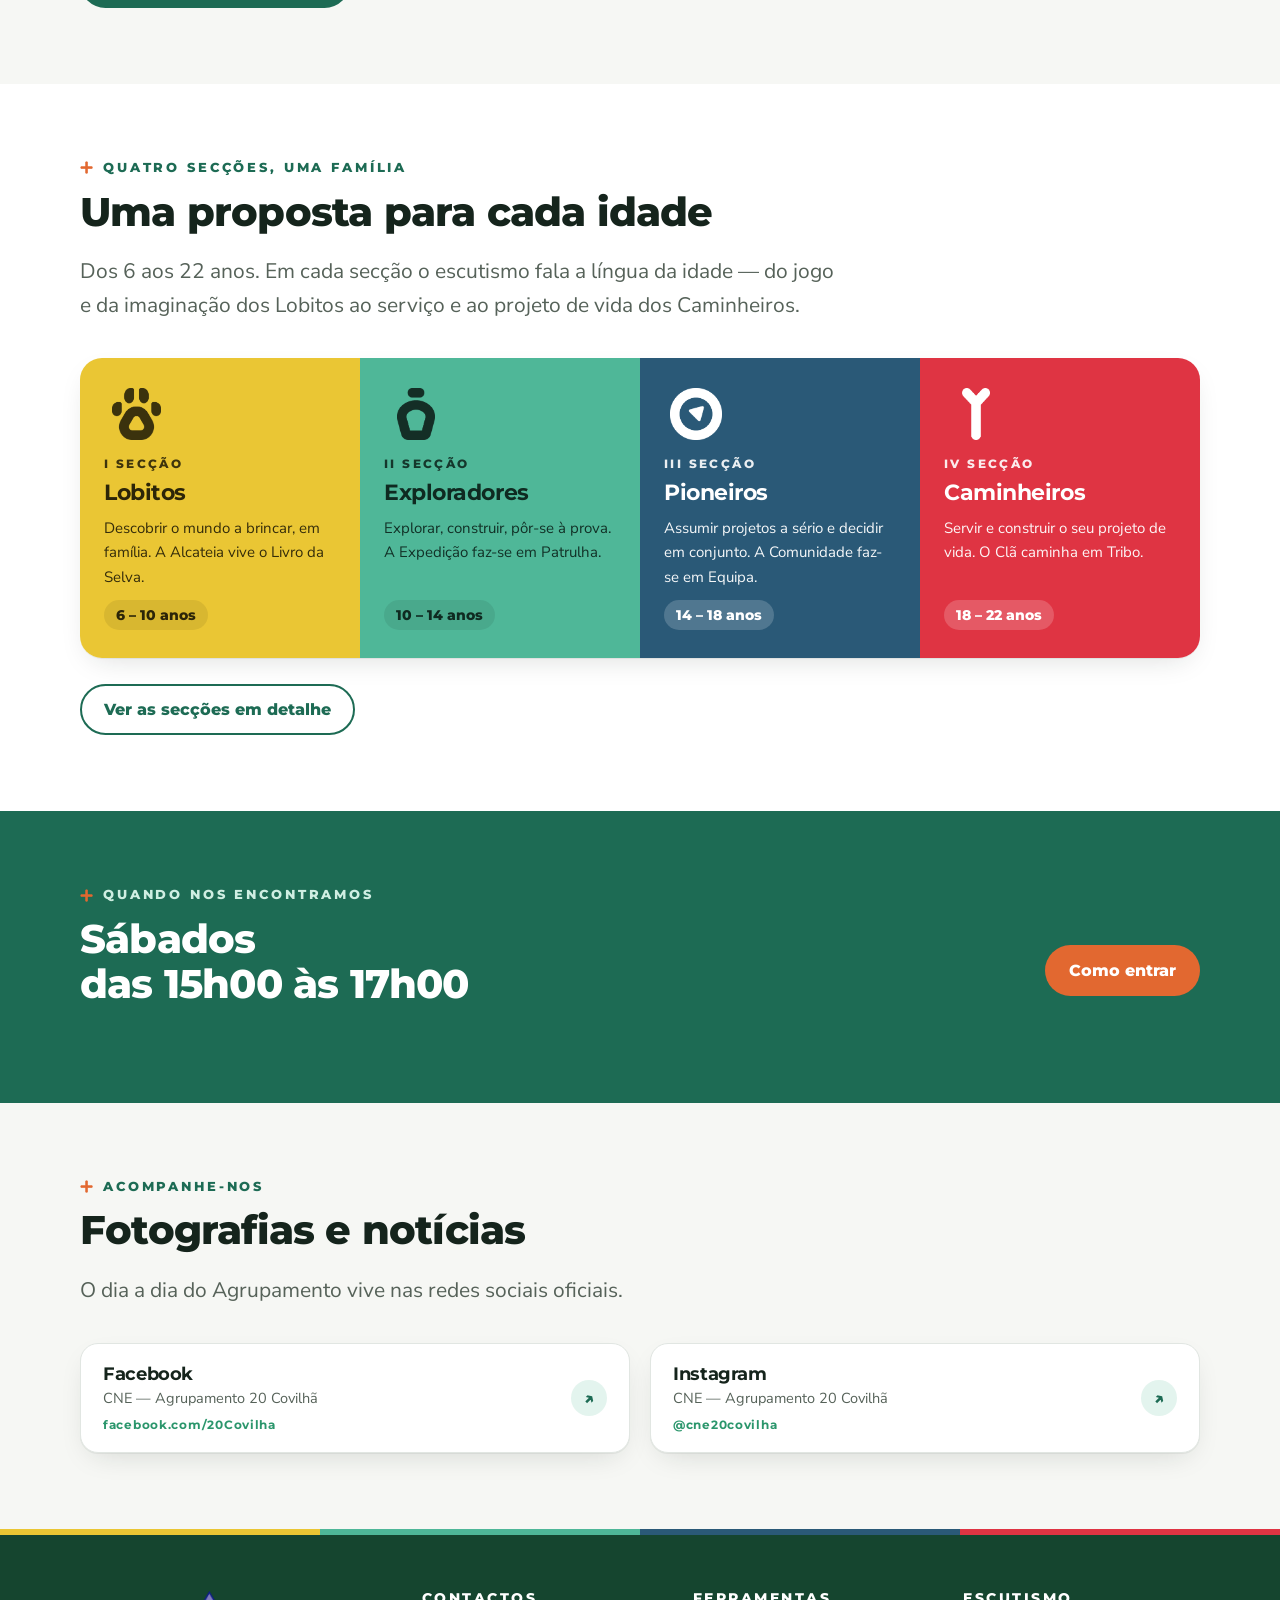
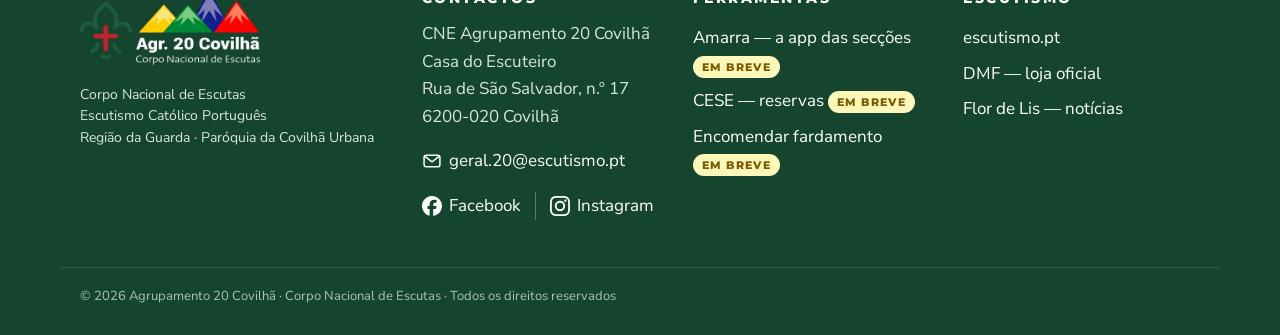
==== commit c44b0247: "Site do Agrupamento 20 Covilhã · 2026-10-15" ====
--- a/index.html
+++ b/index.html
@@ -9,7 +9,7 @@
 <link rel="icon" type="image/png" href="img/icone.png"><link rel="apple-touch-icon" href="img/icone-180.png">
 <link rel="preconnect" href="https://fonts.googleapis.com"><link rel="preconnect" href="https://fonts.gstatic.com" crossorigin>
 <link rel="stylesheet" href="https://fonts.googleapis.com/css2?family=Montserrat:wght@600;700;800&family=Nunito+Sans:wght@400;600;700;800&display=swap">
-<link rel="stylesheet" href="estilo.css?v=512aabb0">
+<link rel="stylesheet" href="estilo.css?v=fb05b04e">
 </head><body class="p-index">
 
 <a class="saltar" href="#conteudo">Saltar para o conteúdo</a>
@@ -54,12 +54,10 @@
       <span class="ic" style="background:#fff;overflow:hidden;border:1px solid var(--linha)"><img src="img/cese.jpg" alt="" style="width:50px;height:50px"></span>
       <span><h3>CESE <span class="breve">em breve</span></h3><p>Reservas do Centro Escutista Serra da Estrela.</p></span>
     </a>
-
-    <div class="ferr sem-link" aria-disabled="true">
+    <a class="ferr" href="https://ag20covilha.github.io/fardamento/">
       <span class="ic" style="background:none;overflow:hidden"><img src="img/fardamento.png" alt="" style="width:52px;height:52px"></span>
-      <span><h3>Fardamento <span class="breve">em breve</span></h3><p>Encomendar o uniforme.</p></span>
-    </div>
-
+      <span><h3>Fardamento <span class="breve" data-fardamento-estado>em breve</span></h3><p>Encomendar o uniforme.</p></span>
+    </a>
     <a class="ferr" href="contactos.html#questoes">
       <span class="ic creme"><img src="img/icones/fala-verde.png" alt=""></span>
       <span><h3>Questões</h3><p>Deixe aqui a sua pergunta.</p></span>
@@ -143,7 +141,7 @@
       <h2>Ferramentas</h2>
       <ul><li><a href="https://ag20covilha.github.io/amarra/">Amarra — a app das secções <span class="breve" data-amarra-breve>em breve</span></a></li>
         <li><a href="cese.html">CESE — reservas <span class="breve">em breve</span></a></li>
-        <li>Encomendar fardamento <span class="breve">em breve</span></li></ul>
+        <li><a href="https://ag20covilha.github.io/fardamento/">Encomendar fardamento <span class="breve" data-fardamento-estado>em breve</span></a></li></ul>
     </div>
     <div>
       <h2>Escutismo</h2>
@@ -159,5 +157,7 @@
      abre a todos. Quem sabe é a própria app: o estado.js vem do site da Amarra
      (ag20covilha.github.io/amarra, gerado no repositório dela) e pergunta-lhe.
      Sem resposta, fica «em breve». -->
+<!-- O mesmo para o Fardamento: «abertas até…», «fechadas», ou «em breve» sem resposta. -->
+<script src="https://ag20covilha.github.io/fardamento/estado.js" async onload="if(window.FardamentoEstado)FardamentoEstado.perguntar(function(r){if(!r)return;document.querySelectorAll('[data-fardamento-estado]').forEach(function(e){e.textContent=r.aberta?('abertas'+(r.fechaA?' até '+r.fechaA.slice(0,5):'')):'fechadas';e.classList.add(r.aberta?'aberta':'fechada')})})"></script>
 <script src="https://ag20covilha.github.io/amarra/estado.js" async onload="if(window.AmarraEstado)AmarraEstado.alguma(function(a){if(a===true)document.querySelectorAll('[data-amarra-breve]').forEach(function(e){e.remove()})})"></script>
 </body></html>
--- a/estilo.css
+++ b/estilo.css
@@ -68,6 +68,7 @@
 .bt-contorno{border-color:var(--verde);color:var(--verde)}
 .bts{display:flex;gap:12px;flex-wrap:wrap;margin-top:26px}
 .pilula{display:inline-block;background:var(--laranja);color:#fff;font:800 13px Montserrat,sans-serif;padding:6px 14px;border-radius:999px;letter-spacing:.01em}
+.breve.aberta{background:var(--verde-fundo);color:var(--verde)}.breve.fechada{background:#f3e3e1;color:#8b1d16}
 .breve{display:inline-block;background:var(--creme-2);color:var(--dourado);font:800 11px Montserrat,sans-serif;letter-spacing:.12em;text-transform:uppercase;padding:4px 9px;border-radius:999px;vertical-align:middle}
 
 /* ---- herói ---- */
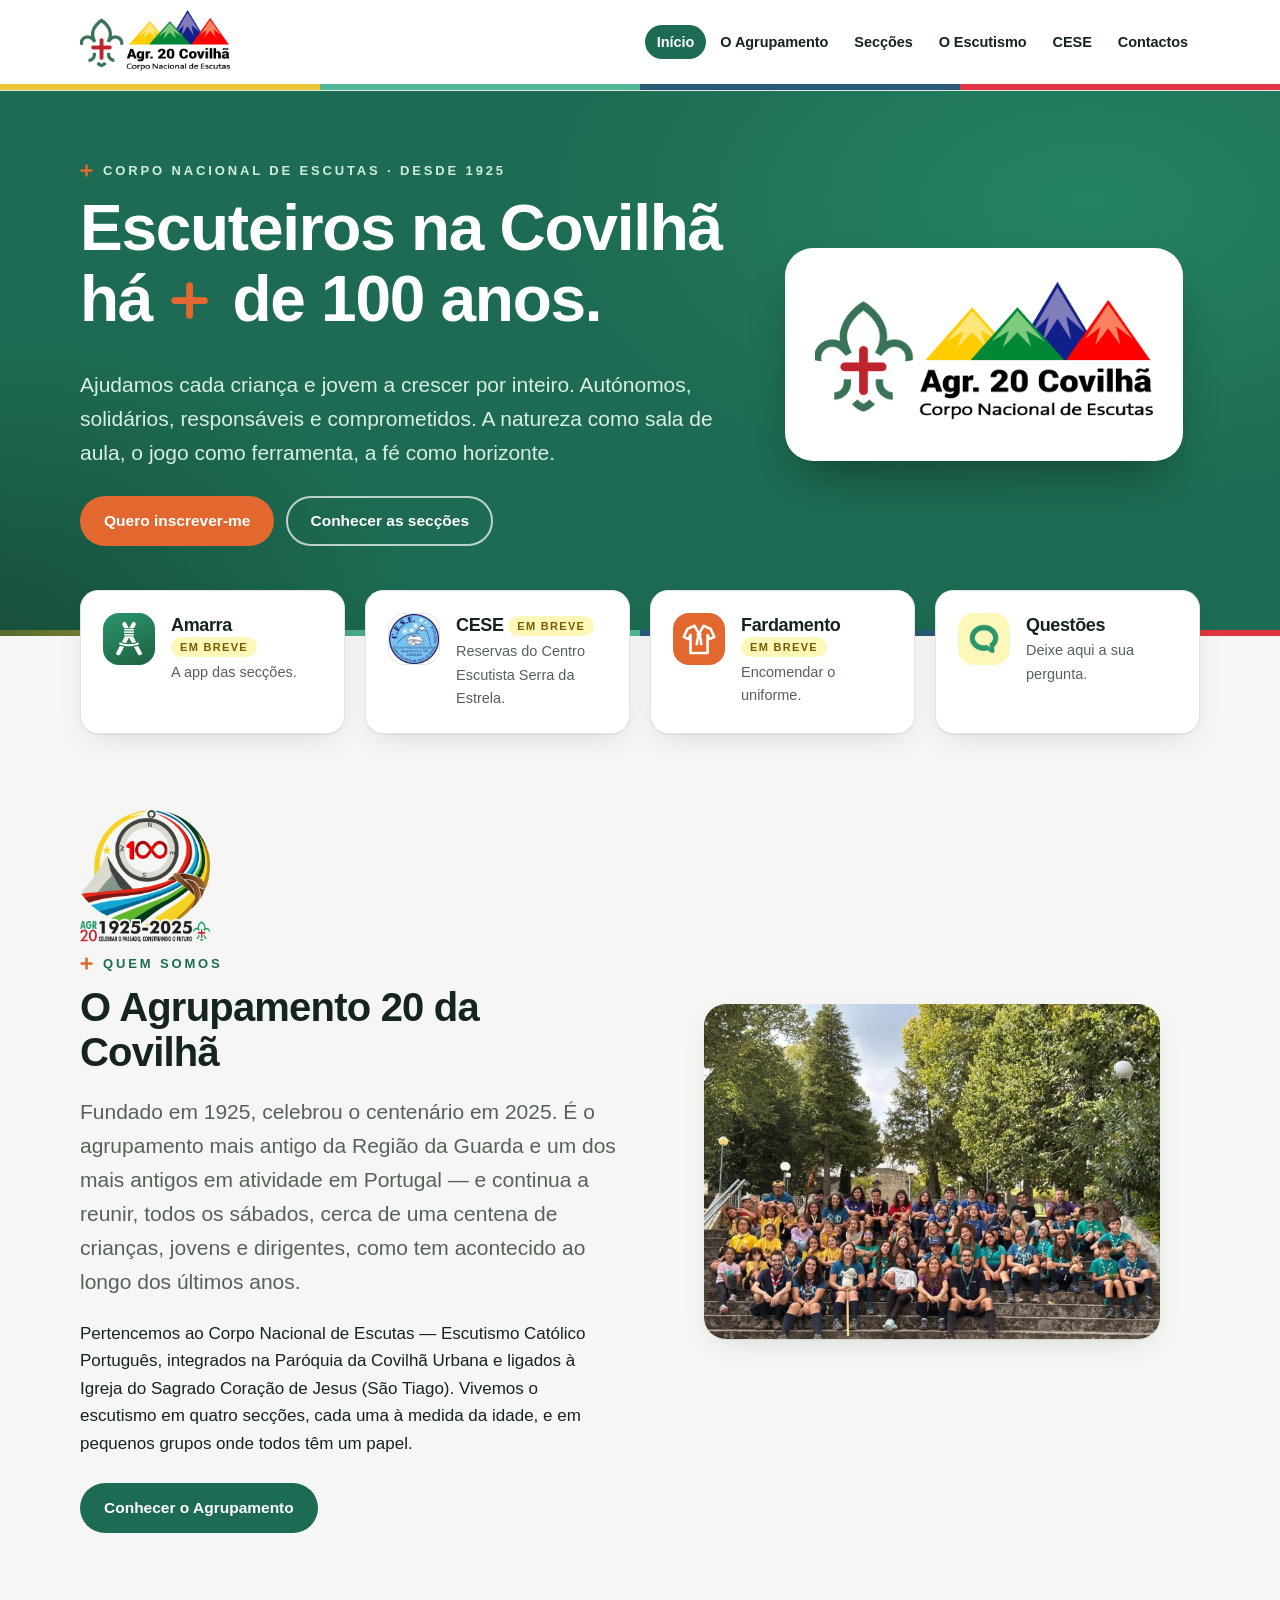
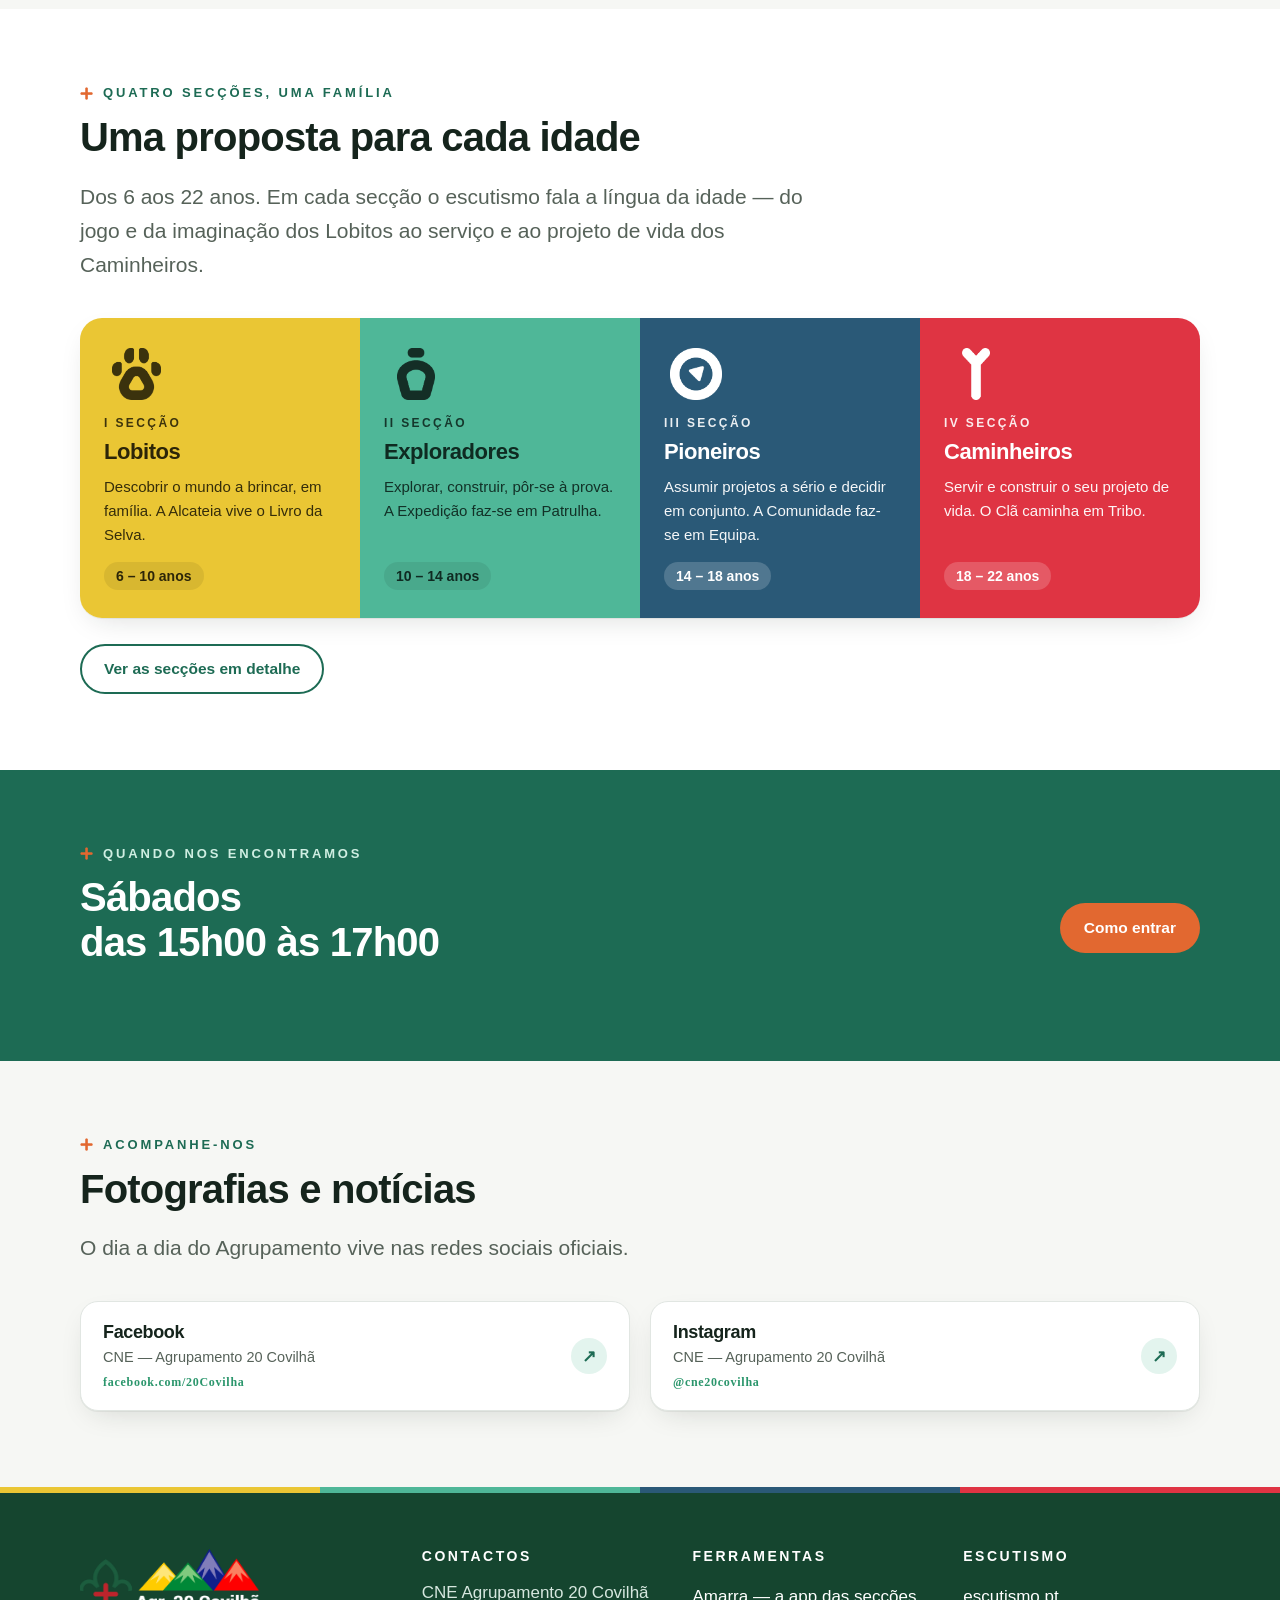
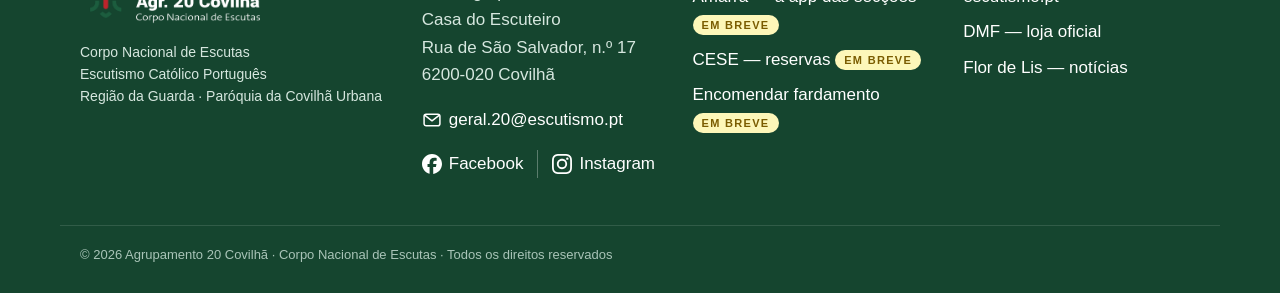
==== commit 0f07af89: "Site do Agrupamento 20 Covilhã · 2026-10-16" ====
--- a/index.html
+++ b/index.html
@@ -1,16 +1,20 @@
 <!doctype html>
 <html lang="pt-PT"><head>
 <meta charset="utf-8"><meta name="viewport" content="width=device-width,initial-scale=1">
+<!-- SEGURANÇA (16-10-2026): só scripts do próprio site e as respostas das apps (Google);
+     nada inline. O GitHub Pages não deixa pôr cabeçalhos, por isso vai como meta. -->
+<meta http-equiv="Content-Security-Policy" content="default-src 'self'; script-src 'self' https://agr20covilha.github.io https://script.google.com https://script.googleusercontent.com; style-src 'self' 'unsafe-inline' https://fonts.googleapis.com; font-src https://fonts.gstatic.com; img-src 'self' data:; connect-src 'self'; frame-src 'none'; object-src 'none'; base-uri 'self'; form-action 'self' mailto:; upgrade-insecure-requests">
+<meta name="referrer" content="strict-origin-when-cross-origin">
 <title>Agrupamento 20 Covilhã · Escuteiros da Covilhã</title>
 <meta name="description" content="Agrupamento 20 Covilhã do Corpo Nacional de Escutas — desde 1925 a ajudar crianças e jovens a crescer por inteiro. Lobitos, Exploradores, Pioneiros e Caminheiros.">
 <meta name="theme-color" content="#1D6B54">
 <meta property="og:title" content="Agrupamento 20 Covilhã · Escuteiros da Covilhã"><meta property="og:description" content="Agrupamento 20 Covilhã do Corpo Nacional de Escutas — desde 1925 a ajudar crianças e jovens a crescer por inteiro. Lobitos, Exploradores, Pioneiros e Caminheiros.">
-<meta property="og:image" content="https://ag20covilha.github.io/img/partilha.png"><meta property="og:locale" content="pt_PT">
+<meta property="og:image" content="https://agr20covilha.github.io/img/partilha.png"><meta property="og:locale" content="pt_PT">
 <link rel="icon" type="image/png" href="img/icone.png"><link rel="apple-touch-icon" href="img/icone-180.png">
 <link rel="preconnect" href="https://fonts.googleapis.com"><link rel="preconnect" href="https://fonts.gstatic.com" crossorigin>
 <link rel="stylesheet" href="https://fonts.googleapis.com/css2?family=Montserrat:wght@600;700;800&family=Nunito+Sans:wght@400;600;700;800&display=swap">
 <link rel="stylesheet" href="estilo.css?v=fb05b04e">
-</head><body class="p-index">
+</head><body class="p-index" data-amarra="https://agr20covilha.github.io/amarra/" data-fardamento="https://agr20covilha.github.io/fardamento/">
 
 <a class="saltar" href="#conteudo">Saltar para o conteúdo</a>
 <header class="topo">
@@ -46,7 +50,7 @@
 
 <section class="dentro ferramentas" aria-label="Acesso rápido">
   <div class="grade g4">
-    <a class="ferr" href="https://ag20covilha.github.io/amarra/">
+    <a class="ferr" href="https://agr20covilha.github.io/amarra/">
       <span class="ic" style="background:none;overflow:hidden"><img src="img/amarra.png" alt="" style="width:52px;height:52px"></span>
       <span><h3>Amarra <span class="breve" data-amarra-breve>em breve</span></h3><p>A app das secções.</p></span>
     </a>
@@ -54,7 +58,7 @@
       <span class="ic" style="background:#fff;overflow:hidden;border:1px solid var(--linha)"><img src="img/cese.jpg" alt="" style="width:50px;height:50px"></span>
       <span><h3>CESE <span class="breve">em breve</span></h3><p>Reservas do Centro Escutista Serra da Estrela.</p></span>
     </a>
-    <a class="ferr" href="https://ag20covilha.github.io/fardamento/">
+    <a class="ferr" href="https://agr20covilha.github.io/fardamento/">
       <span class="ic" style="background:none;overflow:hidden"><img src="img/fardamento.png" alt="" style="width:52px;height:52px"></span>
       <span><h3>Fardamento <span class="breve" data-fardamento-estado>em breve</span></h3><p>Encomendar o uniforme.</p></span>
     </a>
@@ -139,9 +143,9 @@
     </div>
     <div>
       <h2>Ferramentas</h2>
-      <ul><li><a href="https://ag20covilha.github.io/amarra/">Amarra — a app das secções <span class="breve" data-amarra-breve>em breve</span></a></li>
+      <ul><li><a href="https://agr20covilha.github.io/amarra/">Amarra — a app das secções <span class="breve" data-amarra-breve>em breve</span></a></li>
         <li><a href="cese.html">CESE — reservas <span class="breve">em breve</span></a></li>
-        <li><a href="https://ag20covilha.github.io/fardamento/">Encomendar fardamento <span class="breve" data-fardamento-estado>em breve</span></a></li></ul>
+        <li><a href="https://agr20covilha.github.io/fardamento/">Encomendar fardamento <span class="breve" data-fardamento-estado>em breve</span></a></li></ul>
     </div>
     <div>
       <h2>Escutismo</h2>
@@ -153,11 +157,4 @@
   <p class="copy">© 2026 Agrupamento 20 Covilhã · Corpo Nacional de Escutas · Todos os direitos reservados</p>
 </footer>
 <script src="app.js" defer></script>
-<!-- A Amarra deixa de estar «em breve» quando o Chefe de Unidade de uma secção a
-     abre a todos. Quem sabe é a própria app: o estado.js vem do site da Amarra
-     (ag20covilha.github.io/amarra, gerado no repositório dela) e pergunta-lhe.
-     Sem resposta, fica «em breve». -->
-<!-- O mesmo para o Fardamento: «abertas até…», «fechadas», ou «em breve» sem resposta. -->
-<script src="https://ag20covilha.github.io/fardamento/estado.js" async onload="if(window.FardamentoEstado)FardamentoEstado.perguntar(function(r){if(!r)return;document.querySelectorAll('[data-fardamento-estado]').forEach(function(e){e.textContent=r.aberta?('abertas'+(r.fechaA?' até '+r.fechaA.slice(0,5):'')):'fechadas';e.classList.add(r.aberta?'aberta':'fechada')})})"></script>
-<script src="https://ag20covilha.github.io/amarra/estado.js" async onload="if(window.AmarraEstado)AmarraEstado.alguma(function(a){if(a===true)document.querySelectorAll('[data-amarra-breve]').forEach(function(e){e.remove()})})"></script>
 </body></html>
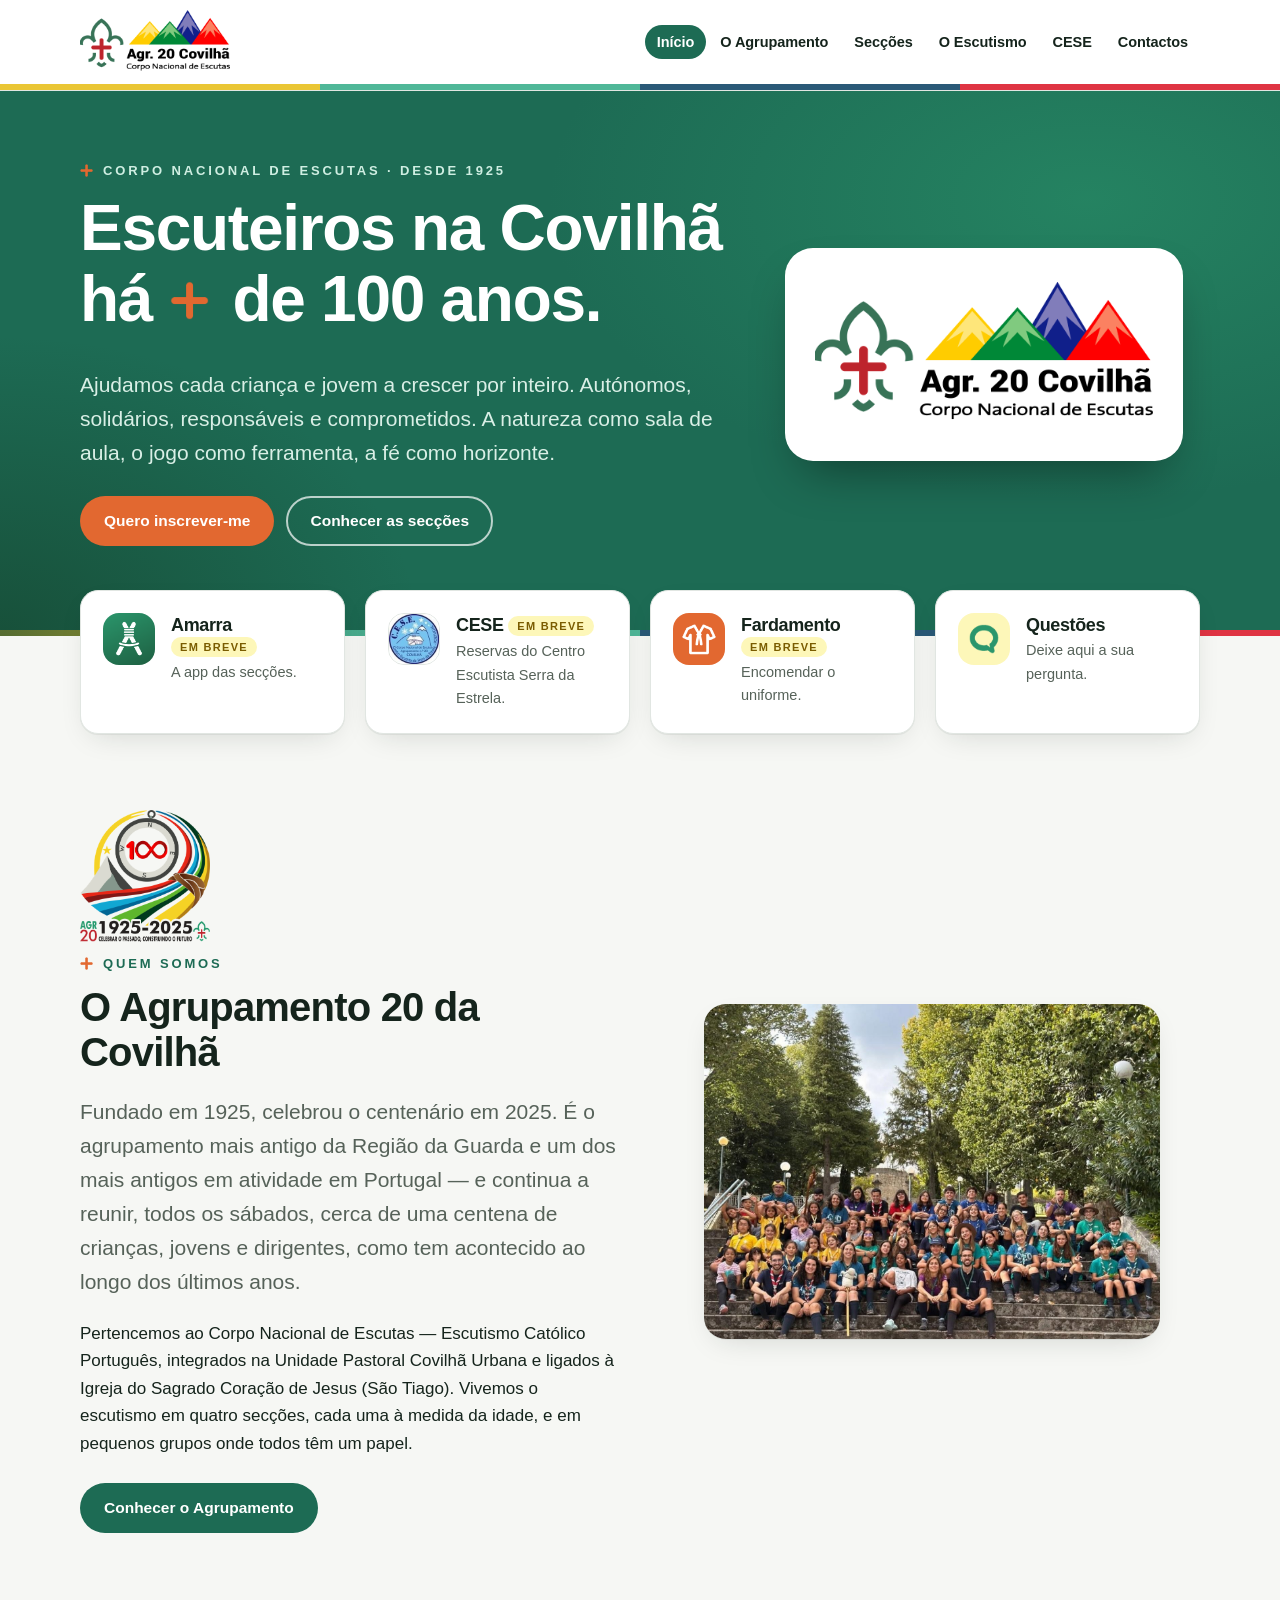
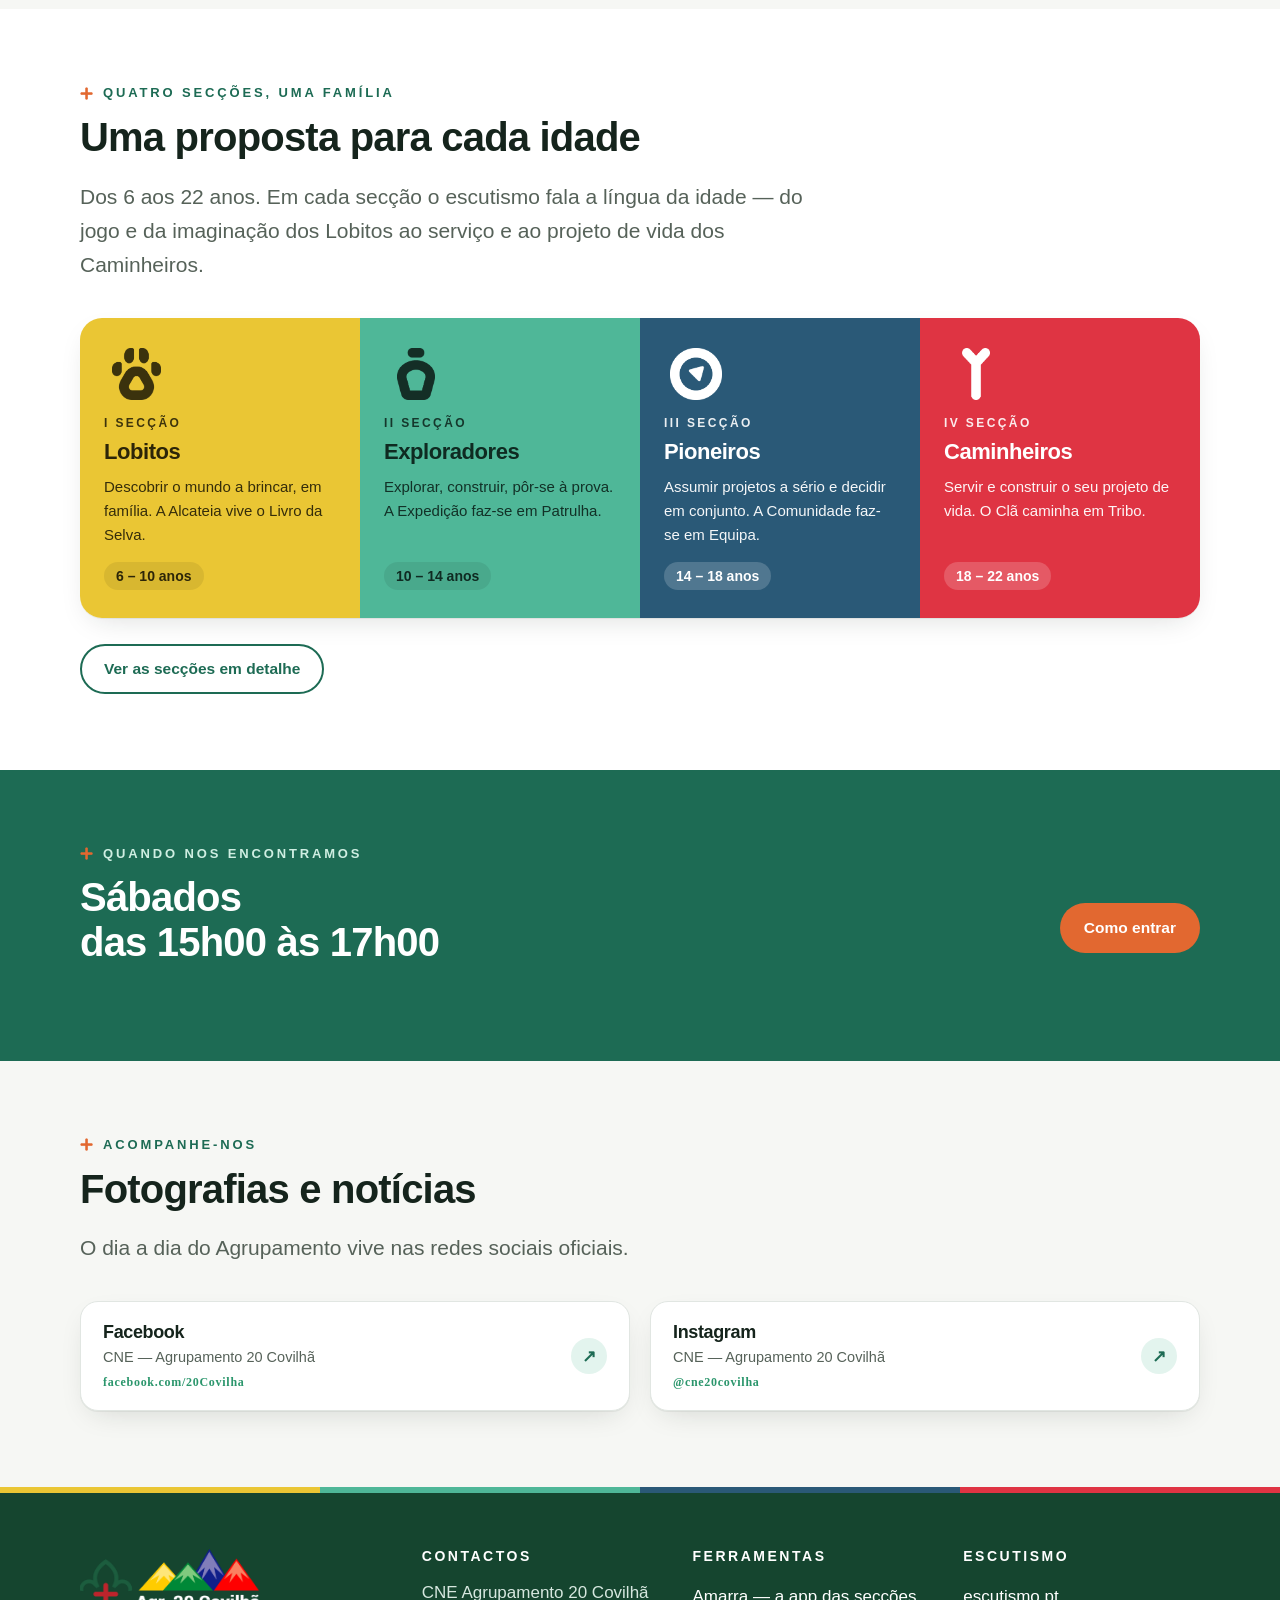
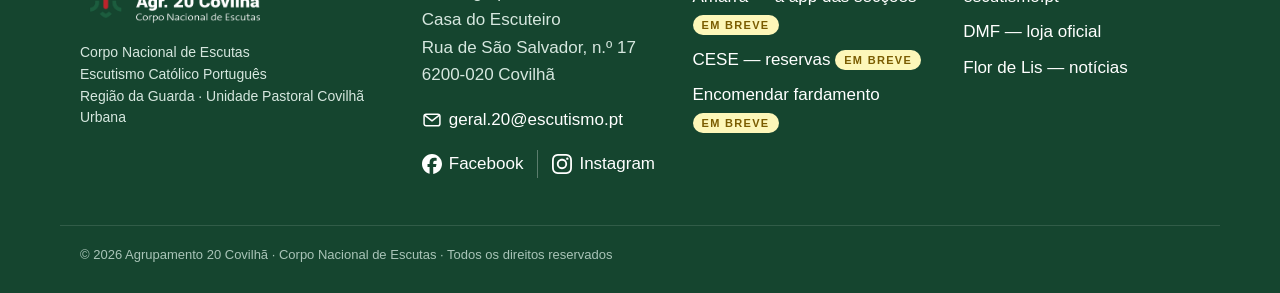
==== commit 234c3175: "Site do Agrupamento 20 Covilhã · 2026-10-17" ====
--- a/index.html
+++ b/index.html
@@ -76,7 +76,7 @@
       <p class="kicker">Quem somos</p>
       <h2>O Agrupamento 20 da Covilhã</h2>
       <p class="lead">Fundado em 1925, celebrou o centenário em 2025. É o agrupamento mais antigo da Região da Guarda e um dos mais antigos em atividade em Portugal — e continua a reunir, todos os sábados, cerca de uma centena de crianças, jovens e dirigentes, como tem acontecido ao longo dos últimos anos.</p>
-      <p>Pertencemos ao Corpo Nacional de Escutas — Escutismo Católico Português, integrados na Paróquia da Covilhã Urbana e ligados à Igreja do Sagrado Coração de Jesus (São Tiago). Vivemos o escutismo em quatro secções, cada uma à medida da idade, e em pequenos grupos onde todos têm um papel.</p>
+      <p>Pertencemos ao Corpo Nacional de Escutas — Escutismo Católico Português, integrados na Unidade Pastoral Covilhã Urbana e ligados à Igreja do Sagrado Coração de Jesus (São Tiago). Vivemos o escutismo em quatro secções, cada uma à medida da idade, e em pequenos grupos onde todos têm um papel.</p>
       <div class="bts"><a class="bt bt-verde" href="agrupamento.html">Conhecer o Agrupamento</a></div>
     </div>
     <figure class="foto"><img src="img/fotos/agrupamento-escadaria.jpg" alt="O Agrupamento 20 Covilhã reunido numa escadaria entre árvores: lobitos, exploradores, pioneiros, caminheiros e dirigentes" width="1350" height="990"></figure>
@@ -131,7 +131,7 @@
   <div class="rodape-in">
     <div class="rp-marca">
       <img src="img/logo-agrupamento-branco.png" alt="Agrupamento 20 Covilhã" width="190" height="82">
-      <p>Corpo Nacional de Escutas<br>Escutismo Católico Português<br>Região da Guarda · Paróquia da Covilhã Urbana</p>
+      <p>Corpo Nacional de Escutas<br>Escutismo Católico Português<br>Região da Guarda · Unidade Pastoral Covilhã Urbana</p>
     </div>
     <div>
       <h2>Contactos</h2>
